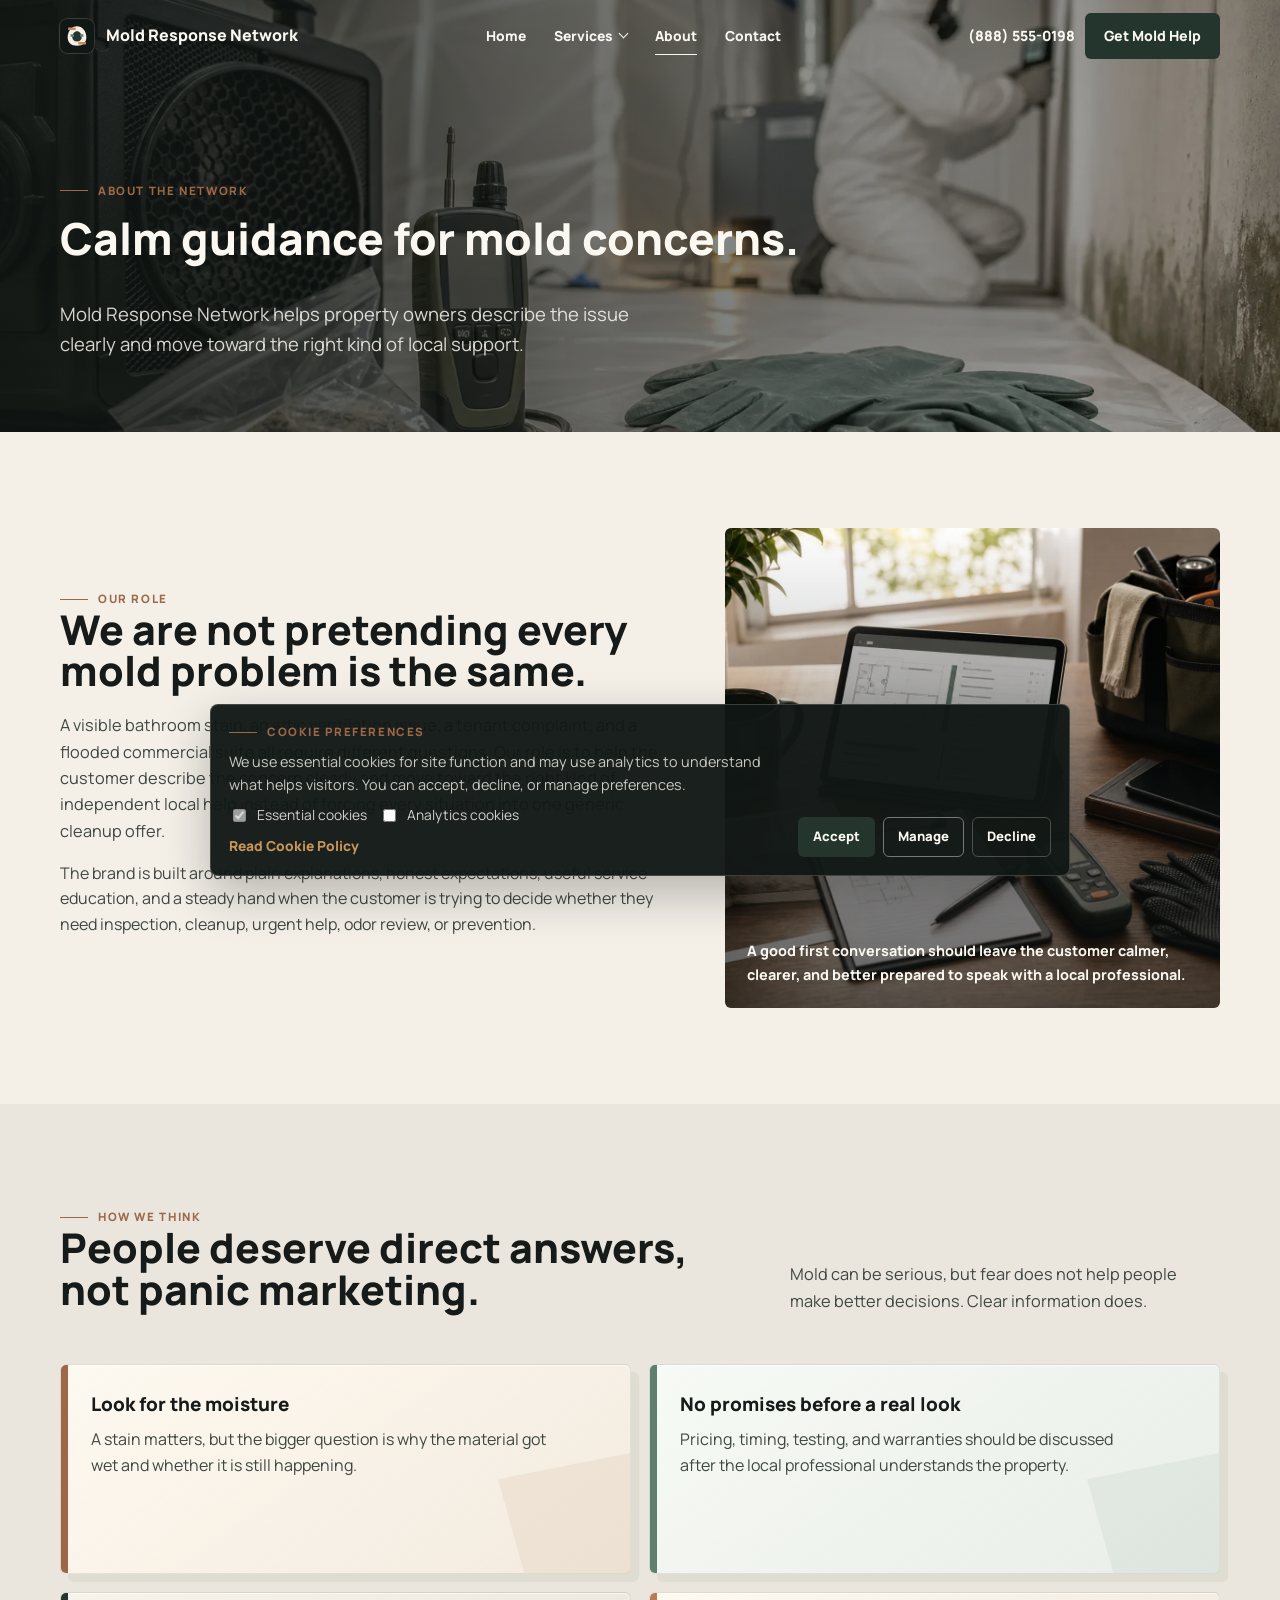
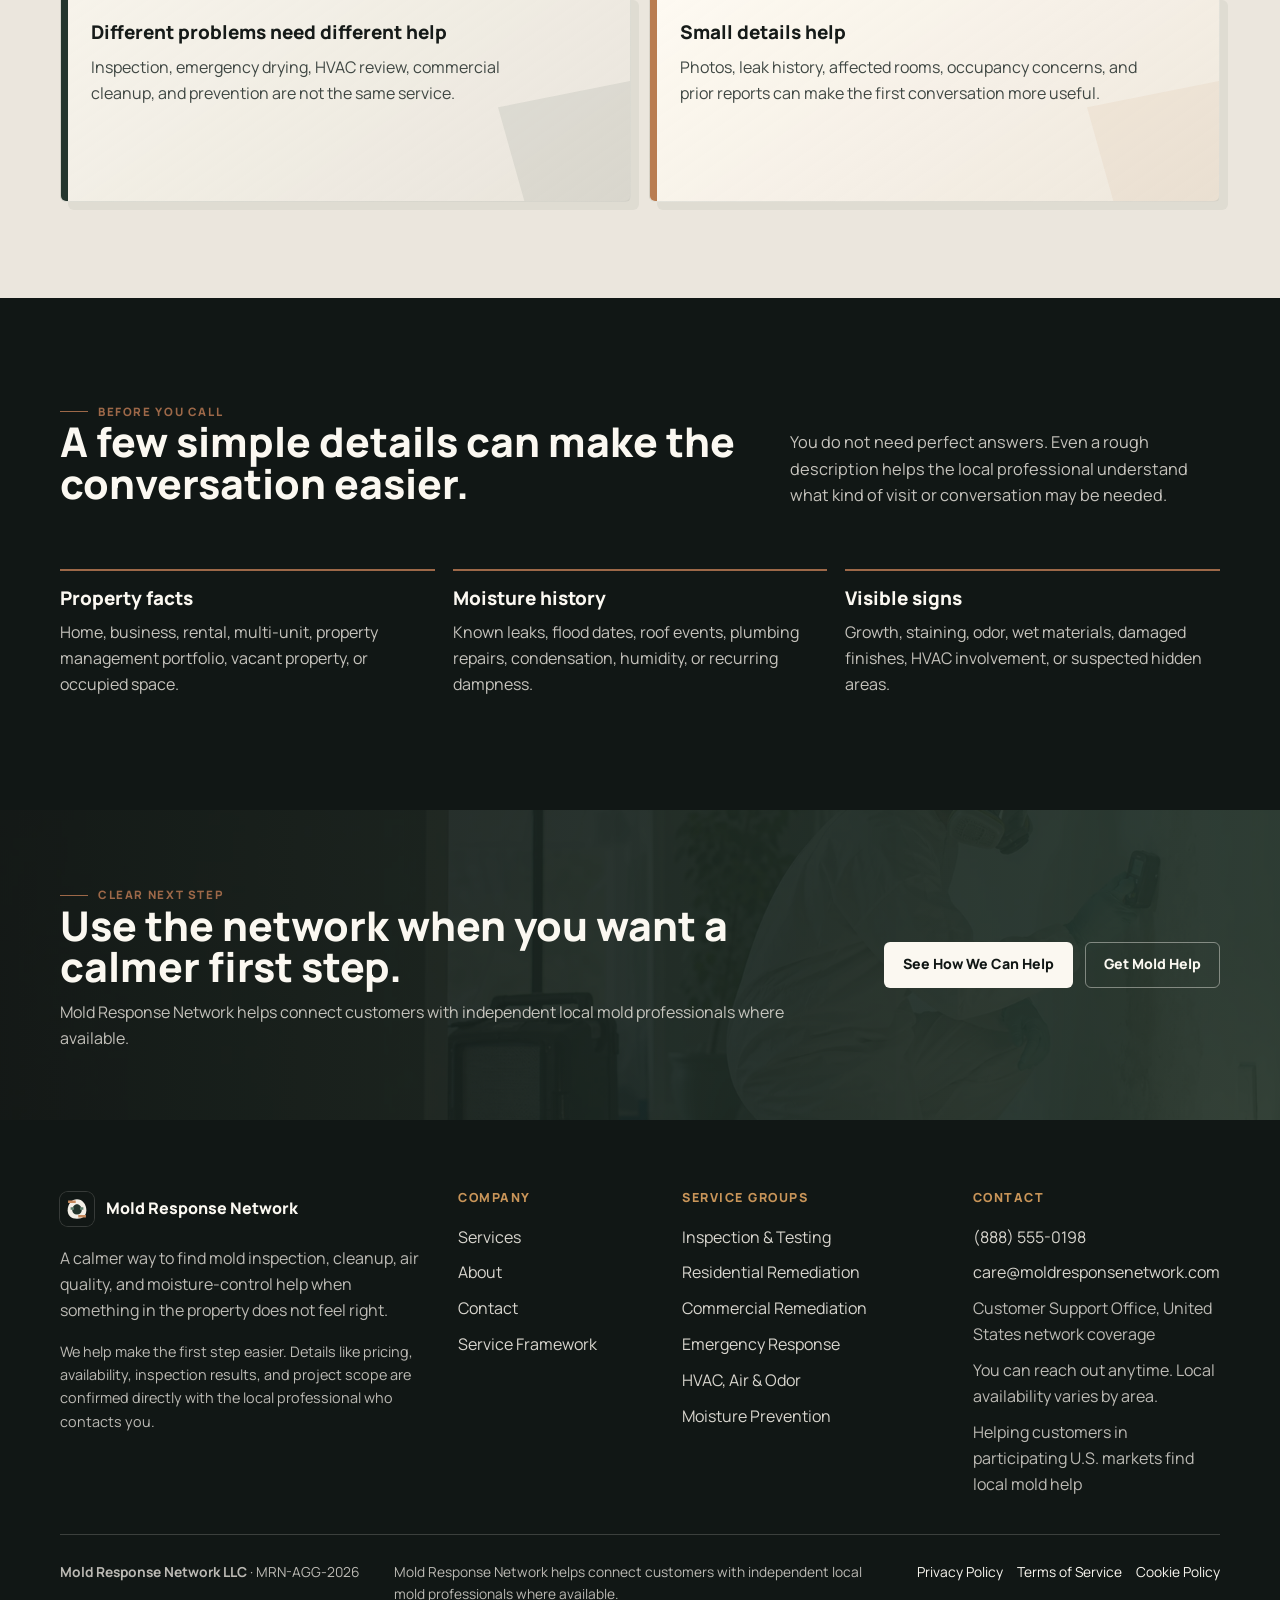
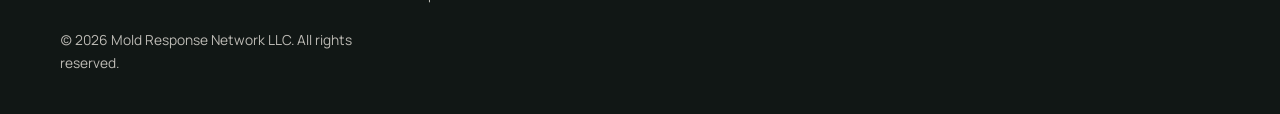
==== about.html @ 4f6cbdd7 "done" ====
<!doctype html>
<html lang="en">
  <head>
    <meta charset="utf-8">
    <meta name="viewport" content="width=device-width, initial-scale=1">
    <link rel="icon" href="img/common/favicon.svg" type="image/svg+xml">
    <meta name="description" content="About the people-first approach to helping customers find local mold inspection, cleanup, odor, emergency, and prevention support.">
    <title>About</title>
    <link rel="stylesheet" href="css/base.css">
    <link rel="stylesheet" href="css/bundle.css">
    <link rel="stylesheet" href="css/pages/about.css">
    <script src="js/site-config.js" defer></script>
    <script src="js/main.js" defer></script>
  </head>
  <body class="about-page" data-page-title="About">
    <a class="skip-link" href="#main">Skip to content</a>
    <div data-site-header data-current="about"></div>

    <main id="main">
      <section class="hero compact">
        <div class="hero-content">
          <span class="eyebrow">About the network</span>
          <h1>Calm guidance for mold concerns.</h1>
          <p>
            <span data-company-name></span> helps property owners describe the issue clearly and move toward the right kind of local support.
          </p>
        </div>
      </section>

      <section class="section">
        <div class="container split">
          <div data-reveal>
            <span class="eyebrow">Our role</span>
            <h2>We are not pretending every mold problem is the same.</h2>
            <p class="section-copy">
              A visible bathroom stain, an attic ventilation issue, a tenant complaint, and a flooded commercial suite all require
              different questions. Our role is to help the customer describe the concern clearly and move toward the right kind
              of independent local help instead of forcing every situation into one generic cleanup offer.
            </p>
            <p>
              The brand is built around plain explanations, honest expectations, useful service education, and a steady hand when
              the customer is trying to decide whether they need inspection, cleanup, urgent help, odor review, or prevention.
            </p>
          </div>
          <div
            class="visual-panel about-role-visual"
            data-reveal
            data-caption="A good first conversation should leave the customer calmer, clearer, and better prepared to speak with a local professional."
          ></div>
        </div>
      </section>

      <section class="section mist thinking-section">
        <div class="container">
          <div class="section-lead" data-reveal>
            <div>
              <span class="eyebrow">How we think</span>
              <h2>People deserve direct answers, not panic marketing.</h2>
            </div>
            <p class="section-copy">
              Mold can be serious, but fear does not help people make better decisions. Clear information does.
            </p>
          </div>
          <div class="principle-grid" data-reveal>
            <article class="principle">
              <h3>Look for the moisture</h3>
              <p>A stain matters, but the bigger question is why the material got wet and whether it is still happening.</p>
            </article>
            <article class="principle">
              <h3>No promises before a real look</h3>
              <p>Pricing, timing, testing, and warranties should be discussed after the local professional understands the property.</p>
            </article>
            <article class="principle">
              <h3>Different problems need different help</h3>
              <p>Inspection, emergency drying, HVAC review, commercial cleanup, and prevention are not the same service.</p>
            </article>
            <article class="principle">
              <h3>Small details help</h3>
              <p>Photos, leak history, affected rooms, occupancy concerns, and prior reports can make the first conversation more useful.</p>
            </article>
          </div>
        </div>
      </section>

      <section class="section dark">
        <div class="container">
          <div class="section-lead" data-reveal>
            <div>
              <span class="eyebrow">Before you call</span>
              <h2>A few simple details can make the conversation easier.</h2>
            </div>
            <p class="section-copy">
              You do not need perfect answers. Even a rough description helps the local professional understand what kind of visit
              or conversation may be needed.
            </p>
          </div>
          <div class="standard-list" data-reveal>
            <article>
              <h3>Property facts</h3>
              <p>Home, business, rental, multi-unit, property management portfolio, vacant property, or occupied space.</p>
            </article>
            <article>
              <h3>Moisture history</h3>
              <p>Known leaks, flood dates, roof events, plumbing repairs, condensation, humidity, or recurring dampness.</p>
            </article>
            <article>
              <h3>Visible signs</h3>
              <p>Growth, staining, odor, wet materials, damaged finishes, HVAC involvement, or suspected hidden areas.</p>
            </article>
          </div>
        </div>
      </section>

      <section class="cta-band">
        <div class="cta-band-inner">
          <div>
            <span class="eyebrow">Clear next step</span>
            <h2>Use the network when you want a calmer first step.</h2>
            <p data-disclaimer-short></p>
          </div>
          <div class="cta-row">
            <a class="btn btn-light" href="services.html" data-cta-secondary></a>
            <a class="btn btn-outline-light" href="contact.html" data-cta-primary></a>
          </div>
        </div>
      </section>
    </main>

    <div data-site-footer></div>
  </body>
</html>
---- css/base.css ----
:root {
  color-scheme: light;
  --ink: #161b19;
  --ink-soft: #3f4743;
  --ink-muted: #707872;
  --paper: #f4f0e8;
  --paper-warm: #e8e1d5;
  --surface: #fbf8f1;
  --mist: #dce4df;
  --sage: #687b6c;
  --forest: #24352d;
  --copper: #9d6848;
  --amber: #c99559;
  --charcoal: #111715;
  --line: rgba(22, 27, 25, 0.13);
  --line-light: rgba(251, 248, 241, 0.18);
  --shadow: 0 18px 48px rgba(17, 23, 21, 0.16);
  --shadow-soft: 0 12px 28px rgba(17, 23, 21, 0.08);
  --radius: 6px;
  --container: min(1160px, calc(100vw - 48px));
  --header-height: 72px;
  --font-display: "Manrope", "Segoe UI", Arial, sans-serif;
  --font-body: "Manrope", "Segoe UI", Arial, sans-serif;
}

*,
*::before,
*::after {
  box-sizing: border-box;
}

html {
  scroll-behavior: smooth;
}

body {
  margin: 0;
  background:
    linear-gradient(180deg, rgba(255, 255, 255, 0.38), rgba(255, 255, 255, 0) 440px),
    var(--paper);
  color: var(--ink);
  font-family: var(--font-body);
  line-height: 1.62;
  text-rendering: optimizeLegibility;
  -webkit-font-smoothing: antialiased;
}

body.menu-open {
  overflow: hidden;
}

img,
svg {
  max-width: 100%;
}

a {
  color: inherit;
  text-decoration: none;
}

button,
input,
textarea,
select {
  font: inherit;
}

button {
  cursor: pointer;
}

main {
  overflow: hidden;
}

::selection {
  background: rgba(184, 111, 69, 0.24);
}

.skip-link {
  position: fixed;
  left: 18px;
  top: 18px;
  z-index: 1000;
  transform: translateY(-140%);
  background: var(--charcoal);
  color: var(--surface);
  padding: 10px 14px;
  border-radius: var(--radius);
  transition: transform 180ms ease;
}

.skip-link:focus {
  transform: translateY(0);
}

.container {
  width: var(--container);
  margin-inline: auto;
}

.section {
  padding: 96px 0;
  position: relative;
}

.section.tight {
  padding: 74px 0;
}

.section.dark {
  background: var(--charcoal);
  color: var(--surface);
}

.section.mist {
  background: #ebe6dd;
}

.eyebrow {
  display: inline-flex;
  align-items: center;
  gap: 10px;
  color: var(--copper);
  font-size: 0.72rem;
  font-weight: 850;
  letter-spacing: 0.14em;
  text-transform: uppercase;
}

.eyebrow::before {
  content: "";
  width: 28px;
  height: 1px;
  background: currentColor;
}

h1,
h2,
h3,
h4,
p {
  margin-top: 0;
}

h1,
h2,
h3 {
  font-family: var(--font-display);
  line-height: 1.02;
  font-weight: 800;
  letter-spacing: 0;
}

h1 {
  font-size: clamp(2.55rem, 5.15vw, 4.8rem);
  max-width: 880px;
  margin-bottom: 22px;
}

h2 {
  font-size: clamp(1.9rem, 3.2vw, 3.2rem);
  margin-bottom: 20px;
}

h3 {
  font-size: clamp(1.18rem, 1.45vw, 1.55rem);
  margin-bottom: 12px;
}

p {
  color: var(--ink-soft);
}

.dark p,
.dark .section-copy,
.dark .microcopy {
  color: rgba(255, 250, 242, 0.76);
}

.section-lead {
  display: grid;
  grid-template-columns: minmax(0, 0.92fr) minmax(280px, 0.58fr);
  align-items: end;
  gap: 48px;
  margin-bottom: 44px;
}

.section-copy {
  font-size: 1.02rem;
  color: var(--ink-soft);
}

.microcopy {
  color: var(--ink-muted);
  font-size: 0.92rem;
}

.btn {
  display: inline-flex;
  align-items: center;
  justify-content: center;
  min-height: 46px;
  padding: 12px 18px;
  border: 1px solid transparent;
  border-radius: var(--radius);
  font-size: 0.88rem;
  font-weight: 800;
  line-height: 1.2;
  letter-spacing: 0;
  white-space: nowrap;
  transition: background 180ms ease, border-color 180ms ease, color 180ms ease, transform 180ms ease, box-shadow 180ms ease;
}

.btn:hover {
  transform: translateY(-1px);
}

.btn-primary {
  background: var(--forest);
  color: var(--surface);
  box-shadow: none;
}

.btn-primary:hover {
  background: #17231e;
  box-shadow: 0 10px 24px rgba(17, 23, 21, 0.16);
}

.btn-secondary {
  border-color: rgba(18, 24, 24, 0.2);
  color: var(--ink);
  background: transparent;
}

.btn-secondary:hover {
  border-color: rgba(18, 24, 24, 0.38);
  background: var(--surface);
}

.btn-light {
  background: var(--surface);
  color: var(--charcoal);
}

.btn-light:hover {
  background: #ffffff;
  box-shadow: 0 12px 28px rgba(17, 23, 21, 0.18);
}

.btn-outline-light {
  border-color: rgba(251, 248, 241, 0.42);
  color: var(--surface);
  background: transparent;
}

.btn-outline-light:hover {
  border-color: rgba(251, 248, 241, 0.78);
  background: rgba(251, 248, 241, 0.08);
}

.cta-row {
  display: flex;
  flex-wrap: wrap;
  gap: 12px;
  align-items: center;
}

.panel {
  border: 1px solid var(--line);
  border-radius: var(--radius);
  background: var(--surface);
  box-shadow: none;
}

[data-reveal] {
  opacity: 0;
  transform: translateY(24px);
  transition: opacity 700ms ease, transform 700ms ease;
}

[data-reveal].is-visible {
  opacity: 1;
  transform: translateY(0);
}

.site-header {
  position: fixed;
  inset: 0 0 auto;
  z-index: 200;
  height: var(--header-height);
  color: var(--surface);
  transition: background 240ms ease, color 240ms ease, box-shadow 240ms ease, backdrop-filter 240ms ease;
}

.site-header.is-scrolled,
.site-header.header-solid {
  background: rgba(244, 240, 232, 0.94);
  color: var(--ink);
  backdrop-filter: blur(14px);
  box-shadow: 0 1px 0 var(--line);
}

.header-shell {
  width: var(--container);
  height: 100%;
  margin-inline: auto;
  display: flex;
  align-items: center;
  justify-content: space-between;
  gap: 24px;
}

.brand {
  display: inline-flex;
  align-items: center;
  gap: 12px;
  font-weight: 850;
  letter-spacing: 0;
  min-width: max-content;
  transition: opacity 180ms ease;
}

.brand:hover {
  opacity: 0.82;
}

.brand-mark {
  width: 34px;
  height: 34px;
  display: inline-block;
  flex: 0 0 auto;
  border-radius: 8px;
  background: url("../img/common/logo-mark.svg") center / contain no-repeat;
  box-shadow: 0 0 0 1px rgba(251, 248, 241, 0.16);
}

.desktop-nav {
  display: flex;
  align-items: center;
  gap: 28px;
  font-size: 0.86rem;
  font-weight: 800;
}

.desktop-nav a {
  position: relative;
}

.desktop-nav > a::after,
.nav-dropdown-trigger::after {
  content: "";
  position: absolute;
  left: 0;
  right: 0;
  bottom: -8px;
  height: 1px;
  background: currentColor;
  transform: scaleX(0);
  transform-origin: left;
  transition: transform 180ms ease;
}

.desktop-nav > a:hover::after,
.desktop-nav > a[aria-current="page"]::after,
.nav-dropdown:hover .nav-dropdown-trigger::after,
.nav-dropdown:focus-within .nav-dropdown-trigger::after,
.nav-dropdown-trigger[aria-current="page"]::after {
  transform: scaleX(1);
}

.nav-dropdown {
  position: relative;
  display: flex;
  align-items: center;
  padding-block: 12px;
  margin-block: -12px;
}

.nav-dropdown::before {
  content: "";
  position: absolute;
  left: -16px;
  right: -16px;
  top: 100%;
  height: 20px;
}

.nav-dropdown-trigger {
  display: inline-flex;
  align-items: center;
  gap: 7px;
}

.nav-dropdown-trigger span {
  width: 7px;
  height: 7px;
  border-right: 1.5px solid currentColor;
  border-bottom: 1.5px solid currentColor;
  transform: translateY(-2px) rotate(45deg);
  transition: transform 180ms ease;
}

.nav-dropdown:hover .nav-dropdown-trigger span,
.nav-dropdown:focus-within .nav-dropdown-trigger span {
  transform: translateY(1px) rotate(225deg);
}

.nav-dropdown-panel {
  position: absolute;
  top: calc(100% + 12px);
  left: 50%;
  width: 330px;
  padding: 10px;
  border: 1px solid rgba(251, 248, 241, 0.2);
  border-radius: 6px;
  background: rgba(17, 23, 21, 0.94);
  color: var(--surface);
  box-shadow: 0 22px 44px rgba(17, 23, 21, 0.28);
  opacity: 0;
  pointer-events: none;
  transform: translate(-50%, 8px);
  transition: opacity 180ms ease, transform 180ms ease;
}

.nav-dropdown:hover .nav-dropdown-panel,
.nav-dropdown:focus-within .nav-dropdown-panel {
  opacity: 1;
  pointer-events: auto;
  transform: translate(-50%, 0);
}

.nav-dropdown-panel::before {
  content: "";
  position: absolute;
  left: 50%;
  top: -7px;
  width: 14px;
  height: 14px;
  border-left: 1px solid rgba(251, 248, 241, 0.2);
  border-top: 1px solid rgba(251, 248, 241, 0.2);
  background: inherit;
  transform: translateX(-50%) rotate(45deg);
}

.nav-dropdown-panel a {
  display: flex;
  align-items: center;
  justify-content: space-between;
  min-height: 42px;
  padding: 11px 12px;
  border-radius: 5px;
  color: rgba(251, 248, 241, 0.82);
  font-size: 0.82rem;
  line-height: 1.2;
  transition: background 160ms ease, color 160ms ease, transform 160ms ease;
}

.nav-dropdown-panel a::after {
  content: "";
  position: static;
  width: 18px;
  height: 1px;
  flex: 0 0 auto;
  margin-left: 12px;
  background: currentColor;
  opacity: 0;
  transform: translateX(-8px);
  transition: opacity 160ms ease, transform 160ms ease;
}

.nav-dropdown-panel a:hover,
.nav-dropdown-panel a:focus-visible {
  background: rgba(251, 248, 241, 0.1);
  color: var(--surface);
  transform: translateX(2px);
}

.nav-dropdown-panel a:hover::after,
.nav-dropdown-panel a:focus-visible::after {
  opacity: 1;
  transform: translateX(0);
}

.nav-dropdown-panel .dropdown-overview {
  margin-bottom: 6px;
  border: 1px solid rgba(201, 139, 94, 0.36);
  color: var(--surface);
  font-weight: 900;
}

.header-actions {
  display: flex;
  align-items: center;
  gap: 10px;
}

.phone-link {
  font-weight: 850;
  font-size: 0.88rem;
}

.menu-toggle,
.menu-close {
  display: none;
  border: 1px solid currentColor;
  color: inherit;
  background: transparent;
  width: 44px;
  height: 44px;
  border-radius: 50%;
  align-items: center;
  justify-content: center;
}

.menu-toggle span,
.menu-toggle span::before,
.menu-toggle span::after {
  display: block;
  width: 18px;
  height: 2px;
  background: currentColor;
  position: relative;
}

.menu-toggle span::before,
.menu-toggle span::after {
  content: "";
  position: absolute;
  left: 0;
}

.menu-toggle span::before {
  top: -6px;
}

.menu-toggle span::after {
  top: 6px;
}

.mobile-menu {
  position: fixed;
  inset: 0;
  z-index: 300;
  color: var(--surface);
  background:
    linear-gradient(135deg, rgba(17, 23, 21, 0.97), rgba(36, 53, 45, 0.95)),
    url("../img/common/mold-remediation-hero.webp");
  background-size: cover;
  background-position: center;
  overflow-y: auto;
  opacity: 0;
  pointer-events: none;
  transition: opacity 260ms ease;
}

.mobile-menu.is-open {
  opacity: 1;
  pointer-events: auto;
}

.mobile-menu-inner {
  width: var(--container);
  min-height: 100%;
  margin-inline: auto;
  padding: 26px 0 44px;
  display: grid;
  grid-template-rows: auto 1fr auto;
  gap: 44px;
}

.mobile-menu-top {
  display: flex;
  align-items: center;
  justify-content: space-between;
}

.menu-close {
  display: inline-flex;
}

.menu-close span,
.menu-close span::before,
.menu-close span::after {
  display: block;
  width: 18px;
  height: 2px;
  background: currentColor;
  position: relative;
}

.menu-close span {
  background: transparent;
}

.menu-close span::before,
.menu-close span::after {
  content: "";
  position: absolute;
  left: 0;
}

.menu-close span::before {
  transform: rotate(45deg);
}

.menu-close span::after {
  transform: rotate(-45deg);
}

.mobile-links {
  display: grid;
  gap: 18px;
  align-content: center;
}

.mobile-links > a {
  font-family: var(--font-display);
  font-size: clamp(2rem, 10vw, 4.45rem);
  line-height: 1.05;
  opacity: 0;
  transform: translateY(16px);
}

.mobile-menu.is-open .mobile-links > a {
  animation: menuItem 520ms ease forwards;
}

.mobile-service-links {
  display: grid;
  gap: 8px;
  max-width: 620px;
  padding: 2px 0 8px 22px;
  border-left: 1px solid rgba(251, 248, 241, 0.22);
  opacity: 0;
  transform: translateY(16px);
}

.mobile-service-links a {
  font-family: var(--font-body);
  font-size: clamp(0.96rem, 4vw, 1.18rem);
  line-height: 1.2;
  color: rgba(251, 248, 241, 0.76);
  opacity: 1;
  transform: none;
}

.mobile-menu.is-open .mobile-service-links {
  animation: menuItem 520ms ease 110ms forwards;
}

.mobile-menu.is-open .mobile-links > a:nth-child(2) {
  animation-delay: 60ms;
}

.mobile-menu.is-open .mobile-links > a:nth-child(3) {
  animation-delay: 120ms;
}

.mobile-menu.is-open .mobile-links > a:nth-child(4) {
  animation-delay: 180ms;
}

.mobile-menu.is-open .mobile-links > a:nth-child(5) {
  animation-delay: 240ms;
}

@keyframes menuItem {
  to {
    opacity: 1;
    transform: translateY(0);
  }
}

.mobile-menu-footer {
  display: grid;
  grid-template-columns: 1fr auto;
  gap: 18px;
  align-items: end;
  border-top: 1px solid var(--line-light);
  padding-top: 22px;
}

.site-footer {
  background: var(--charcoal);
  color: var(--surface);
  padding: 72px 0 40px;
}

.footer-shell {
  width: var(--container);
  margin-inline: auto;
  display: grid;
  grid-template-columns: 1.35fr 0.7fr 0.95fr 0.9fr;
  gap: 36px;
}

.footer-logo {
  display: inline-flex;
  align-items: center;
  gap: 12px;
  font-weight: 900;
  margin-bottom: 20px;
}

.footer-brand p,
.footer-column span,
.footer-legal p {
  color: rgba(255, 250, 242, 0.72);
}

.footer-note {
  font-size: 0.9rem;
}

.footer-column {
  display: grid;
  align-content: start;
  gap: 10px;
}

.footer-column h2 {
  font-family: var(--font-body);
  font-size: 0.78rem;
  text-transform: uppercase;
  letter-spacing: 0.12em;
  color: var(--amber);
  margin: 0 0 10px;
}

.footer-column a {
  color: rgba(255, 250, 242, 0.84);
}

.footer-column a:hover,
.footer-legal a:hover {
  color: var(--amber);
}

.footer-legal {
  grid-column: 1 / -1;
  border-top: 1px solid var(--line-light);
  padding-top: 26px;
  display: grid;
  grid-template-columns: 0.9fr 1.45fr auto;
  gap: 24px;
  align-items: start;
  font-size: 0.86rem;
}

.footer-legal nav {
  display: flex;
  flex-wrap: wrap;
  gap: 14px;
  justify-content: flex-end;
}

.footer-legal p {
  margin: 0;
}

.cookie-banner {
  position: fixed;
  left: 24px;
  right: 24px;
  bottom: 24px;
  z-index: 260;
  width: min(860px, calc(100vw - 48px));
  margin-inline: auto;
  display: grid;
  grid-template-columns: minmax(0, 1fr) auto;
  gap: 20px;
  align-items: end;
  padding: 18px;
  border: 1px solid rgba(251, 248, 241, 0.18);
  border-radius: 8px;
  background: rgba(17, 23, 21, 0.96);
  color: var(--surface);
  box-shadow: 0 18px 48px rgba(17, 23, 21, 0.28);
  transition: opacity 220ms ease, transform 220ms ease;
}

.cookie-banner.is-hiding {
  opacity: 0;
  transform: translateY(12px);
}

.cookie-banner-copy {
  display: grid;
  gap: 8px;
}

.cookie-banner p {
  max-width: 620px;
  margin: 0;
  color: rgba(251, 248, 241, 0.78);
  font-size: 0.9rem;
}

.cookie-banner a {
  width: max-content;
  color: var(--amber);
  font-size: 0.86rem;
  font-weight: 850;
}

.cookie-options {
  display: flex;
  flex-wrap: wrap;
  gap: 12px;
  color: rgba(251, 248, 241, 0.82);
  font-size: 0.86rem;
}

.cookie-options label {
  display: inline-flex;
  align-items: center;
  gap: 8px;
}

.cookie-banner-actions {
  display: flex;
  gap: 8px;
}

.cookie-banner .btn {
  min-height: 40px;
  padding: 10px 14px;
  font-size: 0.82rem;
}

.btn-ghost {
  background: transparent;
  color: var(--surface);
  border-color: rgba(251, 248, 241, 0.24);
}

.btn-ghost:hover {
  border-color: rgba(251, 248, 241, 0.5);
  background: rgba(251, 248, 241, 0.06);
}

@media (max-width: 980px) {
  :root {
    --header-height: 68px;
    --container: min(100vw - 32px, 1160px);
  }

  .section {
    padding: 72px 0;
  }

  .section-lead,
  .footer-shell,
  .footer-legal {
    grid-template-columns: 1fr;
  }

  .desktop-nav,
  .header-actions .phone-link,
  .header-actions .btn {
    display: none;
  }

  .menu-toggle {
    display: inline-flex;
  }

  .mobile-menu-footer {
    grid-template-columns: 1fr;
  }

  .footer-legal nav {
    justify-content: flex-start;
  }

  .cookie-banner {
    grid-template-columns: 1fr;
    align-items: stretch;
  }

  .cookie-banner-actions {
    justify-content: stretch;
  }

  .cookie-banner-actions .btn {
    flex: 1;
  }
}

@media (max-width: 640px) {
  .section {
    padding: 60px 0;
  }

  .cta-row {
    align-items: stretch;
  }

  .btn {
    width: 100%;
    white-space: normal;
  }

  .brand {
    font-size: 0.92rem;
  }

  .cookie-banner {
    left: 12px;
    right: 12px;
    bottom: 12px;
    width: auto;
    padding: 14px;
    gap: 14px;
  }

  .cookie-banner-actions {
    display: grid;
    grid-template-columns: 1fr;
  }
}
---- css/bundle.css ----
@import url("https://fonts.googleapis.com/css2?family=Manrope:wght@400;500;600;700;800&display=swap");

.hero {
  min-height: 84vh;
  padding: calc(var(--header-height) + 70px) 0 54px;
  color: var(--surface);
  display: grid;
  align-items: end;
  position: relative;
  isolation: isolate;
}

.hero::before {
  content: "";
  position: absolute;
  inset: 0;
  z-index: -2;
  background:
    linear-gradient(90deg, rgba(17, 23, 21, 0.86), rgba(17, 23, 21, 0.58) 48%, rgba(17, 23, 21, 0.25)),
    var(--hero-image, url("../img/common/mold-remediation-hero.webp"));
  background-size: cover;
  background-position: center;
}

.hero::after {
  content: "";
  position: absolute;
  inset: 0;
  z-index: -1;
  pointer-events: none;
  background-image: linear-gradient(180deg, transparent 56%, rgba(17, 23, 21, 0.5));
  background-size: auto;
  mask-image: linear-gradient(to bottom, black, transparent 86%);
}

.hero.compact {
  min-height: 58vh;
}

.hero-content {
  width: var(--container);
  margin-inline: auto;
  display: grid;
  gap: 24px;
}

.hero p {
  max-width: 660px;
  color: rgba(251, 248, 241, 0.84);
  font-size: clamp(1rem, 1.45vw, 1.18rem);
}

.hero-meta {
  display: flex;
  flex-wrap: wrap;
  gap: 12px;
  align-items: center;
}

.meta-pill {
  border: 1px solid rgba(255, 250, 242, 0.24);
  background: rgba(17, 23, 21, 0.3);
  backdrop-filter: blur(10px);
  border-radius: var(--radius);
  padding: 9px 13px;
  color: rgba(255, 250, 242, 0.86);
  font-size: 0.86rem;
  font-weight: 750;
}

.trust-strip {
  margin-top: -1px;
  background: var(--charcoal);
  color: var(--surface);
  border-top: 1px solid var(--line-light);
  border-bottom: 1px solid var(--line-light);
}

.trust-grid {
  width: var(--container);
  margin-inline: auto;
  display: grid;
  grid-template-columns: repeat(4, 1fr);
}

.trust-item {
  padding: 22px 20px;
  border-left: 1px solid var(--line-light);
}

.trust-item:last-child {
  border-right: 1px solid var(--line-light);
}

.trust-item strong {
  display: block;
  font-size: 0.86rem;
  text-transform: uppercase;
  letter-spacing: 0.1em;
  color: var(--amber);
  margin-bottom: 6px;
}

.trust-item span {
  color: rgba(255, 250, 242, 0.72);
  font-size: 0.93rem;
}

.split {
  display: grid;
  grid-template-columns: minmax(0, 0.94fr) minmax(320px, 0.76fr);
  gap: 52px;
  align-items: center;
}

.visual-panel {
  min-height: 480px;
  border-radius: var(--radius);
  overflow: hidden;
  box-shadow: none;
  position: relative;
  background:
    linear-gradient(180deg, rgba(16, 21, 21, 0), rgba(16, 21, 21, 0.62)),
    var(--panel-image, linear-gradient(135deg, var(--forest), var(--sage)));
  background-size: cover;
  background-position: center;
}

.visual-panel::after {
  content: attr(data-caption);
  position: absolute;
  left: 22px;
  right: 22px;
  bottom: 22px;
  color: var(--surface);
  font-weight: 750;
  font-size: 0.9rem;
}

.feature-grid {
  display: grid;
  grid-template-columns: repeat(3, 1fr);
  gap: 18px;
}

.quality-section {
  background:
    linear-gradient(180deg, rgba(244, 240, 232, 0), rgba(232, 225, 213, 0.54));
}

.quality-layout {
  display: grid;
  grid-template-columns: minmax(360px, 0.92fr) minmax(420px, 0.78fr);
  gap: 52px;
  align-items: center;
}

.quality-visual {
  min-height: 540px;
  background-image: url("../img/home/mold.webp");
  background-size: cover;
  background-position: center right;
  background-repeat: no-repeat;
  box-shadow:
    14px 14px 0 rgba(36, 53, 45, 0.12),
    inset 0 1px 0 rgba(255, 255, 255, 0.08);
}

.quality-visual::before {
  content: "";
  position: absolute;
  inset: 18px;
  border: 1px solid rgba(251, 248, 241, 0.16);
  pointer-events: none;
}

.quality-visual::after {
  left: 0;
  right: 0;
  bottom: 0;
  padding: 110px 22px 22px;
  background: linear-gradient(180deg, rgba(17, 23, 21, 0), rgba(17, 23, 21, 0.76));
  text-shadow: 0 1px 12px rgba(0, 0, 0, 0.5);
}

.quality-content h2 {
  max-width: 640px;
  font-size: clamp(1.85rem, 2.65vw, 2.75rem);
  line-height: 1.08;
}

.quality-list {
  grid-template-columns: 1fr;
  gap: 12px;
  margin-top: 28px;
}

.quality-list .feature-card {
  display: grid;
  grid-template-columns: 44px 1fr;
  align-items: start;
  gap: 18px;
  padding: 20px;
  min-height: auto;
  box-shadow:
    7px 7px 0 rgba(36, 53, 45, 0.08),
    inset 0 1px 0 rgba(255, 255, 255, 0.56);
  transition: transform 180ms ease, border-color 180ms ease, box-shadow 180ms ease;
}

.quality-list .feature-card:hover {
  transform: translate(-2px, -2px);
  border-color: rgba(157, 104, 72, 0.34);
  box-shadow:
    10px 10px 0 rgba(36, 53, 45, 0.12),
    inset 0 1px 0 rgba(255, 255, 255, 0.64);
}

.quality-list .feature-card .index {
  margin-bottom: 0;
}

.quality-list .feature-card h3 {
  margin-bottom: 6px;
}

.quality-list .feature-card p {
  margin-bottom: 0;
}

.feature-card,
.service-card,
.process-step,
.faq-item,
.contact-card,
.legal-card {
  border: 1px solid var(--line);
  background: var(--surface);
  border-radius: var(--radius);
}

.feature-card,
.service-card,
.process-step,
.contact-card,
.legal-card {
  padding: 24px;
}

.feature-card .index,
.process-step .index {
  display: inline-grid;
  place-items: center;
  width: 38px;
  height: 38px;
  background: var(--forest);
  color: var(--surface);
  border-radius: var(--radius);
  font-size: 0.78rem;
  font-weight: 900;
  margin-bottom: 22px;
  box-shadow: inset 0 0 0 1px rgba(255, 255, 255, 0.1);
}

.service-grid {
  display: grid;
  grid-template-columns: repeat(2, 1fr);
  gap: 18px;
}

.service-card {
  min-height: 250px;
  display: grid;
  align-content: space-between;
  transition: transform 200ms ease, box-shadow 200ms ease, border-color 200ms ease;
}

.service-card:hover {
  transform: none;
  box-shadow: none;
  border-color: rgba(95, 127, 110, 0.45);
}

.service-card .tag {
  color: var(--copper);
  font-size: 0.75rem;
  font-weight: 900;
  letter-spacing: 0.1em;
  text-transform: uppercase;
}

.service-card a {
  font-weight: 900;
  color: var(--forest);
}

.dense-list {
  display: grid;
  gap: 10px;
  margin: 26px 0;
  padding: 0;
  list-style: none;
}

.dense-list li {
  position: relative;
  padding-left: 26px;
  color: var(--ink-soft);
}

.dense-list li::before {
  content: "";
  position: absolute;
  left: 0;
  top: 0.68em;
  width: 10px;
  height: 10px;
  border-radius: 1px;
  border: 2px solid var(--copper);
}

.dark .dense-list li {
  color: rgba(255, 250, 242, 0.76);
}

.process-grid {
  display: grid;
  grid-template-columns: repeat(4, 1fr);
  gap: 14px;
  counter-reset: process;
}

.process-section {
  isolation: isolate;
  overflow: hidden;
}

.process-section::before {
  content: "";
  position: absolute;
  inset: 0;
  z-index: -2;
  background:
    linear-gradient(90deg, rgba(17, 23, 21, 0.96), rgba(17, 23, 21, 0.88)),
    url("../img/services/mold-remediation-equipment.webp");
  background-size: cover;
  background-position: center;
}

.process-section::after {
  content: "";
  position: absolute;
  inset: 0;
  z-index: -1;
  pointer-events: none;
  background-image:
    linear-gradient(rgba(251, 248, 241, 0.035) 1px, transparent 1px),
    linear-gradient(90deg, rgba(251, 248, 241, 0.028) 1px, transparent 1px);
  background-size: 72px 72px;
  mask-image: linear-gradient(90deg, black, transparent 82%);
}

.process-section .process-grid {
  position: relative;
  padding-top: 34px;
}

.process-section .process-grid::before {
  content: "";
  position: absolute;
  left: 26px;
  right: 26px;
  top: 16px;
  height: 1px;
  background: linear-gradient(90deg, rgba(201, 149, 89, 0), rgba(201, 149, 89, 0.7), rgba(201, 149, 89, 0));
}

.dark .process-step {
  min-height: 300px;
  position: relative;
  overflow: hidden;
  display: grid;
  align-content: space-between;
  background:
    linear-gradient(160deg, rgba(251, 248, 241, 0.09), rgba(251, 248, 241, 0.018) 58%),
    rgba(17, 23, 21, 0.78);
  border-color: rgba(251, 248, 241, 0.16);
  box-shadow:
    10px 10px 0 rgba(0, 0, 0, 0.28),
    inset 0 1px 0 rgba(255, 255, 255, 0.08);
  color: var(--surface);
  transition: transform 180ms ease, border-color 180ms ease, background 180ms ease;
}

.dark .process-step::before {
  content: "";
  position: absolute;
  right: -24px;
  bottom: -28px;
  width: 190px;
  height: 190px;
  opacity: 0.11;
  background: var(--surface);
  mask: var(--process-print) center / contain no-repeat;
  -webkit-mask: var(--process-print) center / contain no-repeat;
  transition: opacity 180ms ease, transform 180ms ease;
}

.dark .process-step::after {
  position: absolute;
  right: 18px;
  top: 14px;
  color: rgba(251, 248, 241, 0.055);
  font-size: 5.6rem;
  font-weight: 900;
  line-height: 0.85;
  letter-spacing: 0;
}

.dark .process-step:nth-child(1)::after {
  content: "01";
}

.dark .process-step:nth-child(2)::after {
  content: "02";
}

.dark .process-step:nth-child(3)::after {
  content: "03";
}

.dark .process-step:nth-child(4)::after {
  content: "04";
}

.dark .process-step:nth-child(1) {
  --process-print: url("data:image/svg+xml,%3Csvg viewBox='0 0 120 120' xmlns='http://www.w3.org/2000/svg'%3E%3Cg fill='none' stroke='black' stroke-width='6' stroke-linecap='square' stroke-linejoin='miter'%3E%3Cpath d='M26 28h68v48H26z'/%3E%3Cpath d='M42 91h36'/%3E%3Cpath d='M43 45h34M43 59h22'/%3E%3C/g%3E%3C/svg%3E");
}

.dark .process-step:nth-child(2) {
  --process-print: url("data:image/svg+xml,%3Csvg viewBox='0 0 120 120' xmlns='http://www.w3.org/2000/svg'%3E%3Cg fill='none' stroke='black' stroke-width='6' stroke-linecap='square' stroke-linejoin='miter'%3E%3Cpath d='M24 60h58'/%3E%3Cpath d='m68 38 22 22-22 22'/%3E%3Cpath d='M28 30h28M28 90h28'/%3E%3C/g%3E%3C/svg%3E");
}

.dark .process-step:nth-child(3) {
  --process-print: url("data:image/svg+xml,%3Csvg viewBox='0 0 120 120' xmlns='http://www.w3.org/2000/svg'%3E%3Cg fill='none' stroke='black' stroke-width='6' stroke-linecap='square' stroke-linejoin='miter'%3E%3Cpath d='M60 18 96 34v27c0 22-14 40-36 47-22-7-36-25-36-47V34z'/%3E%3Cpath d='m46 62 10 10 22-25'/%3E%3C/g%3E%3C/svg%3E");
}

.dark .process-step:nth-child(4) {
  --process-print: url("data:image/svg+xml,%3Csvg viewBox='0 0 120 120' xmlns='http://www.w3.org/2000/svg'%3E%3Cg fill='none' stroke='black' stroke-width='6' stroke-linecap='square' stroke-linejoin='miter'%3E%3Cpath d='M30 28h60v64H30z'/%3E%3Cpath d='M44 48h32M44 63h32M44 78h18'/%3E%3Cpath d='m70 80 8 8 16-20'/%3E%3C/g%3E%3C/svg%3E");
}

.dark .process-step:hover {
  transform: translate(-2px, -2px);
  border-color: rgba(201, 149, 89, 0.44);
  background:
    linear-gradient(160deg, rgba(201, 149, 89, 0.16), rgba(255, 255, 255, 0.028) 58%),
    rgba(17, 23, 21, 0.82);
}

.dark .process-step:hover::before {
  opacity: 0.17;
  transform: translate(-8px, -8px) scale(1.04);
}

.dark .process-step .index {
  display: none;
}

.dark .process-step h3 {
  color: var(--surface);
  margin-bottom: 10px;
  position: relative;
  z-index: 1;
}

.dark .process-step p {
  color: rgba(251, 248, 241, 0.78);
  margin-bottom: 0;
  position: relative;
  z-index: 1;
}

.faq-list {
  display: grid;
  gap: 12px;
}

.testimonials-section {
  position: relative;
  overflow: hidden;
}

.testimonials-section::before {
  content: "";
  position: absolute;
  right: 6vw;
  top: 72px;
  width: 260px;
  height: 260px;
  opacity: 0.045;
  background: var(--forest);
  mask: url("data:image/svg+xml,%3Csvg viewBox='0 0 120 120' xmlns='http://www.w3.org/2000/svg'%3E%3Cg fill='none' stroke='black' stroke-width='6' stroke-linecap='square' stroke-linejoin='miter'%3E%3Cpath d='M24 32h72v44H44L24 94V32Z'/%3E%3Cpath d='M42 49h36M42 63h24'/%3E%3C/g%3E%3C/svg%3E") center / contain no-repeat;
  -webkit-mask: url("data:image/svg+xml,%3Csvg viewBox='0 0 120 120' xmlns='http://www.w3.org/2000/svg'%3E%3Cg fill='none' stroke='black' stroke-width='6' stroke-linecap='square' stroke-linejoin='miter'%3E%3Cpath d='M24 32h72v44H44L24 94V32Z'/%3E%3Cpath d='M42 49h36M42 63h24'/%3E%3C/g%3E%3C/svg%3E") center / contain no-repeat;
}

.testimonial-slider {
  display: grid;
  gap: 18px;
}

.testimonial-slider-top {
  display: flex;
  justify-content: flex-end;
  align-items: center;
  gap: 12px;
}

.testimonial-viewport {
  overflow: hidden;
  padding: 0 10px 12px 0;
}

.testimonial-track {
  --slides-per-view: 3;
  --slide-gap: 16px;
  display: flex;
  gap: var(--slide-gap);
  transition: transform 360ms cubic-bezier(0.22, 0.61, 0.36, 1);
  will-change: transform;
}

.testimonial-track .testimonial-card {
  flex: 0 0 calc((100% - (var(--slide-gap) * (var(--slides-per-view) - 1))) / var(--slides-per-view));
}

.slider-btn {
  width: 42px;
  height: 42px;
  display: inline-grid;
  place-items: center;
  border: 1px solid var(--line);
  border-radius: var(--radius);
  background: var(--surface);
  color: var(--forest);
  box-shadow: 5px 5px 0 rgba(36, 53, 45, 0.08);
  transition: transform 180ms ease, border-color 180ms ease, background 180ms ease;
}

.slider-btn:hover {
  transform: translate(-1px, -1px);
  border-color: rgba(157, 104, 72, 0.4);
}

.slider-btn span {
  width: 13px;
  height: 13px;
  border-left: 2px solid currentColor;
  border-bottom: 2px solid currentColor;
  transform: rotate(45deg) translate(2px, -1px);
}

.slider-btn.next span {
  transform: rotate(225deg) translate(2px, -1px);
}

.slider-dots {
  display: flex;
  gap: 7px;
  align-items: center;
}

.slider-dot {
  width: 22px;
  height: 4px;
  border: 0;
  border-radius: 0;
  background: rgba(36, 53, 45, 0.22);
  padding: 0;
  transition: width 180ms ease, background 180ms ease;
}

.slider-dot.is-active {
  width: 36px;
  background: var(--copper);
}

.testimonial-card {
  min-height: 320px;
  display: grid;
  align-content: space-between;
  gap: 30px;
  padding: 26px;
  border: 1px solid var(--line);
  border-radius: var(--radius);
  background: var(--surface);
  box-shadow:
    8px 8px 0 rgba(36, 53, 45, 0.08),
    inset 0 1px 0 rgba(255, 255, 255, 0.6);
  position: relative;
  overflow: hidden;
}

.testimonial-card::before {
  content: "";
  position: absolute;
  right: -28px;
  bottom: -34px;
  width: 160px;
  height: 160px;
  opacity: 0.06;
  background: var(--forest);
  mask: url("data:image/svg+xml,%3Csvg viewBox='0 0 120 120' xmlns='http://www.w3.org/2000/svg'%3E%3Cg fill='none' stroke='black' stroke-width='6' stroke-linecap='square' stroke-linejoin='miter'%3E%3Cpath d='M28 24h64v54H50L28 96V24Z'/%3E%3Cpath d='M44 44h30M44 58h42'/%3E%3C/g%3E%3C/svg%3E") center / contain no-repeat;
  -webkit-mask: url("data:image/svg+xml,%3Csvg viewBox='0 0 120 120' xmlns='http://www.w3.org/2000/svg'%3E%3Cg fill='none' stroke='black' stroke-width='6' stroke-linecap='square' stroke-linejoin='miter'%3E%3Cpath d='M28 24h64v54H50L28 96V24Z'/%3E%3Cpath d='M44 44h30M44 58h42'/%3E%3C/g%3E%3C/svg%3E") center / contain no-repeat;
}

.testimonial-card > * {
  position: relative;
  z-index: 1;
}

.testimonial-top {
  display: flex;
  justify-content: space-between;
  align-items: start;
  gap: 18px;
}

.quote-mark {
  color: var(--copper);
  font-size: 3.4rem;
  font-weight: 900;
  line-height: 0.78;
}

.testimonial-type {
  color: var(--copper);
  font-size: 0.72rem;
  font-weight: 900;
  letter-spacing: 0.13em;
  text-transform: uppercase;
}

.testimonial-card p {
  font-size: 1rem;
  line-height: 1.62;
}

.testimonial-card footer {
  display: grid;
  gap: 4px;
  border-top: 1px solid var(--line);
  padding-top: 18px;
}

.testimonial-card footer strong {
  color: var(--ink);
}

.testimonial-card footer span {
  color: var(--ink-muted);
  font-size: 0.9rem;
}

.faq-item {
  overflow: hidden;
  transition: border-color 180ms ease, background 180ms ease, box-shadow 180ms ease;
}

.faq-item:hover,
.faq-item.is-open {
  border-color: rgba(157, 104, 72, 0.32);
  background: var(--surface);
  box-shadow: 6px 6px 0 rgba(36, 53, 45, 0.06);
}

.faq-item button {
  width: 100%;
  padding: 20px 22px;
  display: flex;
  justify-content: space-between;
  gap: 22px;
  color: var(--ink);
  background: transparent;
  border: 0;
  text-align: left;
  font-weight: 900;
}

.faq-item button::after {
  content: "+";
  font-size: 1.4rem;
  color: var(--copper);
  transition: transform 220ms ease;
}

.faq-item.is-open button::after {
  content: "-";
  transform: rotate(180deg);
}

.faq-item [data-faq-panel] {
  max-height: 0;
  overflow: hidden;
  padding: 0 24px;
  opacity: 0;
  transform: translateY(-4px);
  transition: max-height 320ms ease, opacity 220ms ease, transform 220ms ease, padding-bottom 220ms ease;
}

.faq-item.is-open [data-faq-panel] {
  padding-bottom: 22px;
  opacity: 1;
  transform: translateY(0);
}

.cta-band {
  background:
    linear-gradient(90deg, rgba(17, 23, 21, 0.94), rgba(36, 53, 45, 0.92)),
    url("../img/common/mold-remediation-hero.webp");
  background-size: cover;
  background-position: center;
  color: var(--surface);
  padding: 68px 0;
}

.cta-band-inner {
  width: var(--container);
  margin-inline: auto;
  display: grid;
  grid-template-columns: minmax(0, 1fr) auto;
  gap: 34px;
  align-items: center;
}

.cta-band h2 {
  margin-bottom: 12px;
}

.cta-band p {
  color: rgba(255, 250, 242, 0.74);
  max-width: 740px;
  margin-bottom: 0;
}

.breadcrumb {
  display: flex;
  flex-wrap: wrap;
  gap: 8px;
  color: rgba(255, 250, 242, 0.72);
  font-size: 0.88rem;
}

.breadcrumb a {
  color: var(--surface);
  font-weight: 800;
}

.detail-nav {
  display: flex;
  flex-wrap: wrap;
  gap: 10px;
  margin-top: 28px;
}

.detail-nav a {
  border: 1px solid var(--line);
  border-radius: var(--radius);
  padding: 9px 13px;
  color: var(--ink-soft);
  background: rgba(255, 250, 242, 0.6);
  font-weight: 800;
  font-size: 0.86rem;
}

.scenario-grid {
  display: grid;
  grid-template-columns: repeat(3, 1fr);
  gap: 16px;
}

.scenario {
  padding: 24px;
  background: var(--surface);
  border: 1px solid var(--line);
  border-radius: var(--radius);
}

.scenario strong {
  display: block;
  color: var(--forest);
  margin-bottom: 8px;
}

.form-grid {
  display: grid;
  grid-template-columns: repeat(2, 1fr);
  gap: 14px;
}

.field {
  display: grid;
  gap: 7px;
}

.field.full {
  grid-column: 1 / -1;
}

.field label {
  color: var(--ink);
  font-size: 0.82rem;
  font-weight: 900;
}

.field input,
.field textarea,
.field select {
  width: 100%;
  border: 1px solid var(--line);
  border-radius: var(--radius);
  padding: 13px 14px;
  background: var(--surface);
  color: var(--ink);
}

.field textarea {
  min-height: 138px;
  resize: vertical;
}

.form-status {
  color: var(--forest);
  font-weight: 800;
}

@media (max-width: 980px) {
  .hero {
    min-height: 82vh;
  }

  .trust-grid,
  .feature-grid,
  .service-grid,
  .process-grid,
  .scenario-grid,
  .split,
  .quality-layout,
  .cta-band-inner {
    grid-template-columns: 1fr;
  }

  .testimonial-track {
    --slides-per-view: 2;
  }

  .trust-item,
  .trust-item:last-child {
    border: 0;
    border-top: 1px solid var(--line-light);
  }

  .visual-panel {
    min-height: 340px;
  }

  .quality-visual {
    min-height: 420px;
  }
}

@media (max-width: 640px) {
  .hero {
    min-height: 78vh;
    padding-top: calc(var(--header-height) + 42px);
  }

  .hero-meta {
    align-items: stretch;
  }

  .meta-pill {
    width: 100%;
    border-radius: var(--radius);
  }

  .feature-card,
  .service-card,
  .process-step,
  .contact-card,
  .legal-card,
  .scenario {
    padding: 22px;
  }

  .quality-list .feature-card {
    grid-template-columns: 1fr;
  }

  .testimonial-slider-top {
    justify-content: space-between;
  }

  .testimonial-track {
    --slides-per-view: 1;
  }

  .form-grid {
    grid-template-columns: 1fr;
  }
}
---- css/pages/about.css ----
.about-page .hero {
  --hero-image: url("../../img/services/mold-remediation-equipment.webp");
  min-height: 48vh;
}

.about-page .hero-content {
  gap: 16px;
}

.about-page .hero h1 {
  max-width: 760px;
  font-size: clamp(1.95rem, 3.45vw, 3.45rem);
}

.about-page .hero p {
  max-width: 600px;
}

.about-role-visual {
  background:
    linear-gradient(180deg, rgba(16, 21, 21, 0), rgba(16, 21, 21, 0.58)),
    url("../../img/about/our-role.webp");
  background-size: cover;
  background-position: center;
}

.principle-grid {
  display: grid;
  grid-template-columns: repeat(2, 1fr);
  gap: 18px;
}

.thinking-section {
  background:
    linear-gradient(135deg, rgba(235, 230, 221, 0.92), rgba(221, 229, 223, 0.82)),
    #ebe6dd;
}

.thinking-section .section-lead {
  margin-bottom: 34px;
}

.principle {
  position: relative;
  overflow: hidden;
  min-height: 210px;
  padding: 30px;
  border: 1px solid rgba(36, 53, 45, 0.12);
  border-radius: 6px;
  background:
    linear-gradient(145deg, rgba(255, 255, 255, 0.72), rgba(246, 241, 232, 0.48)),
    var(--surface);
  box-shadow:
    8px 8px 0 rgba(36, 53, 45, 0.06),
    inset 0 1px 0 rgba(255, 255, 255, 0.65);
}

.principle::before {
  content: "";
  position: absolute;
  inset: 0 auto 0 0;
  width: 7px;
  background: var(--principle-accent, var(--copper));
}

.principle::after {
  content: "";
  position: absolute;
  right: -38px;
  bottom: -42px;
  width: 170px;
  height: 170px;
  opacity: 0.08;
  background: var(--principle-accent, var(--forest));
  clip-path: polygon(0 20%, 100% 0, 78% 100%, 18% 84%);
}

.principle:nth-child(1) {
  --principle-accent: #9d6848;
  background:
    linear-gradient(145deg, rgba(255, 249, 240, 0.86), rgba(239, 229, 215, 0.7)),
    var(--surface);
}

.principle:nth-child(2) {
  --principle-accent: #5f7f6e;
  background:
    linear-gradient(145deg, rgba(246, 250, 246, 0.82), rgba(224, 233, 226, 0.68)),
    var(--surface);
}

.principle:nth-child(3) {
  --principle-accent: #24352d;
  background:
    linear-gradient(145deg, rgba(247, 243, 234, 0.88), rgba(226, 221, 211, 0.72)),
    var(--surface);
}

.principle:nth-child(4) {
  --principle-accent: #b97c50;
  background:
    linear-gradient(145deg, rgba(255, 250, 242, 0.84), rgba(232, 224, 211, 0.7)),
    var(--surface);
}

.principle h3,
.principle p {
  position: relative;
  z-index: 1;
}

.principle h3 {
  max-width: 360px;
  margin-bottom: 12px;
}

.principle p {
  max-width: 460px;
}

.standard-list {
  display: grid;
  grid-template-columns: repeat(3, 1fr);
  gap: 18px;
}

.standard-list article {
  border-top: 2px solid var(--copper);
  padding-top: 18px;
}

@media (max-width: 900px) {
  .principle-grid,
  .standard-list {
    grid-template-columns: 1fr;
  }
}
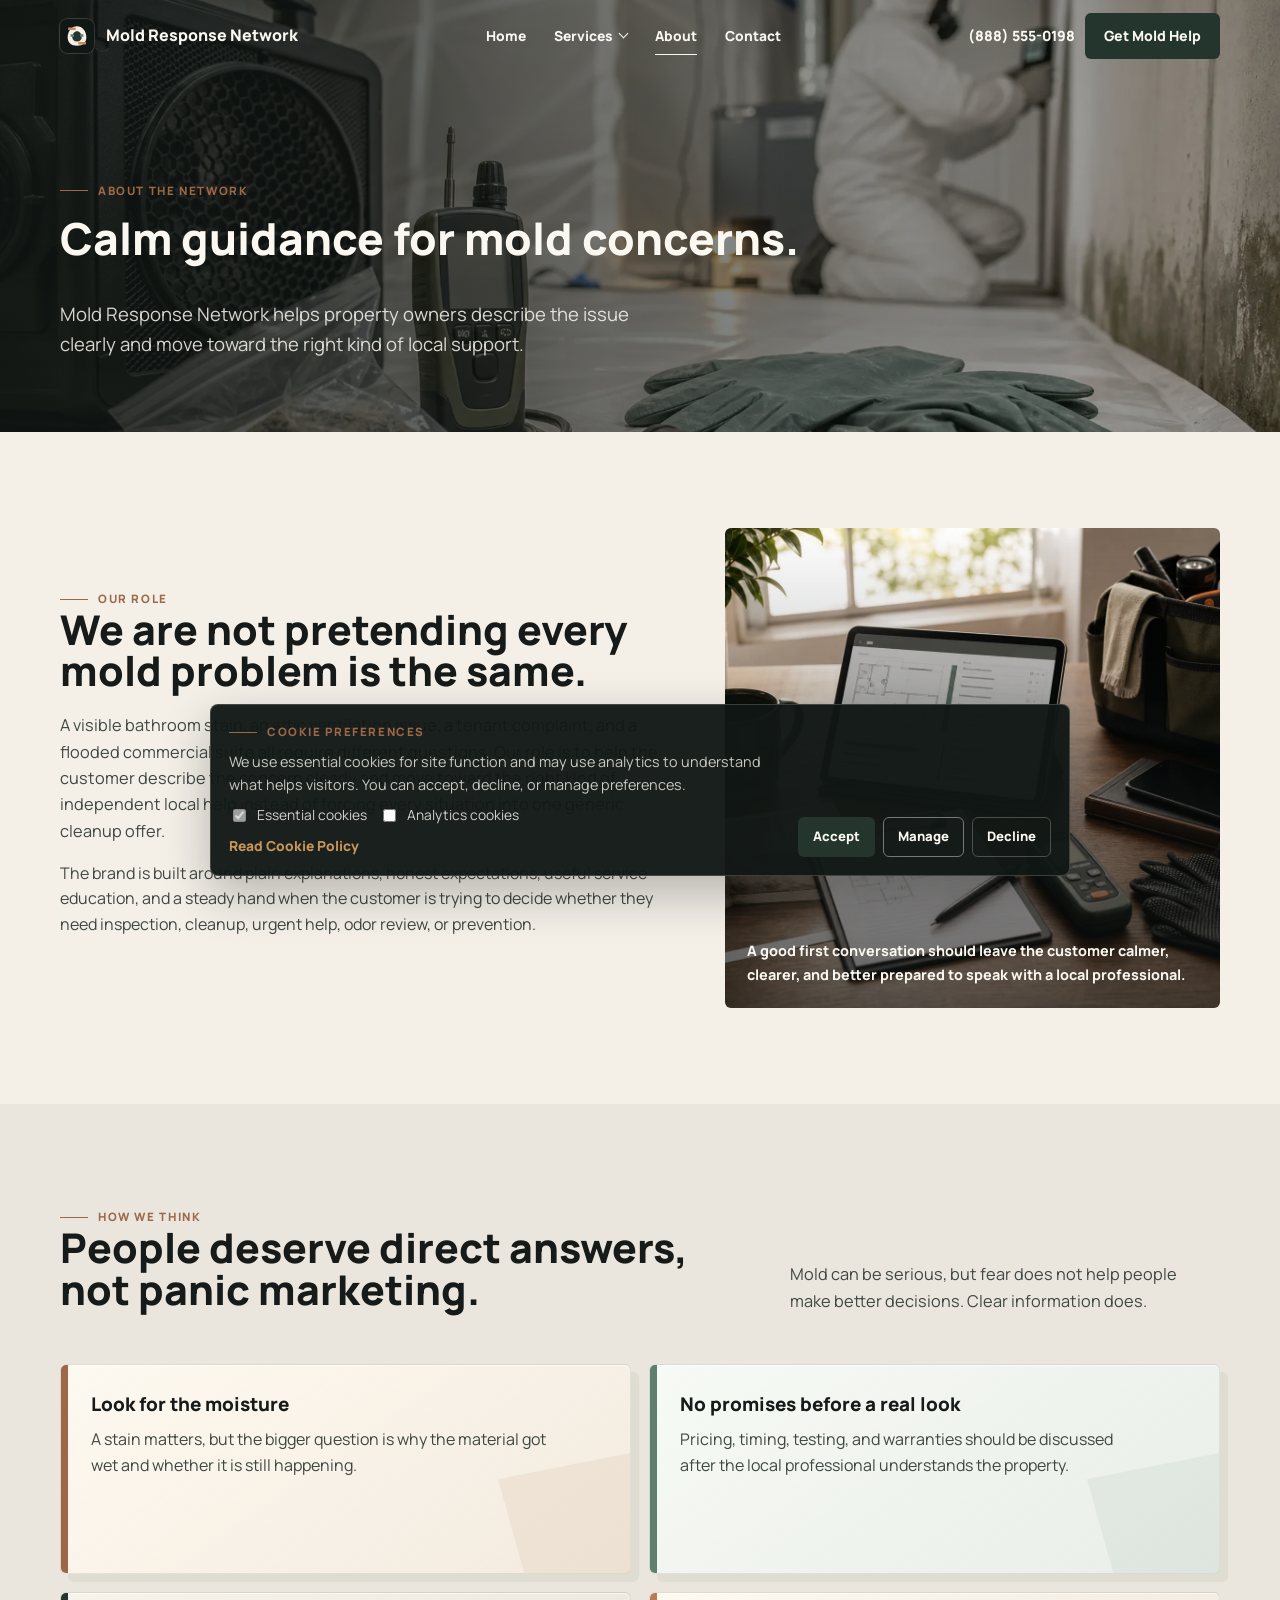
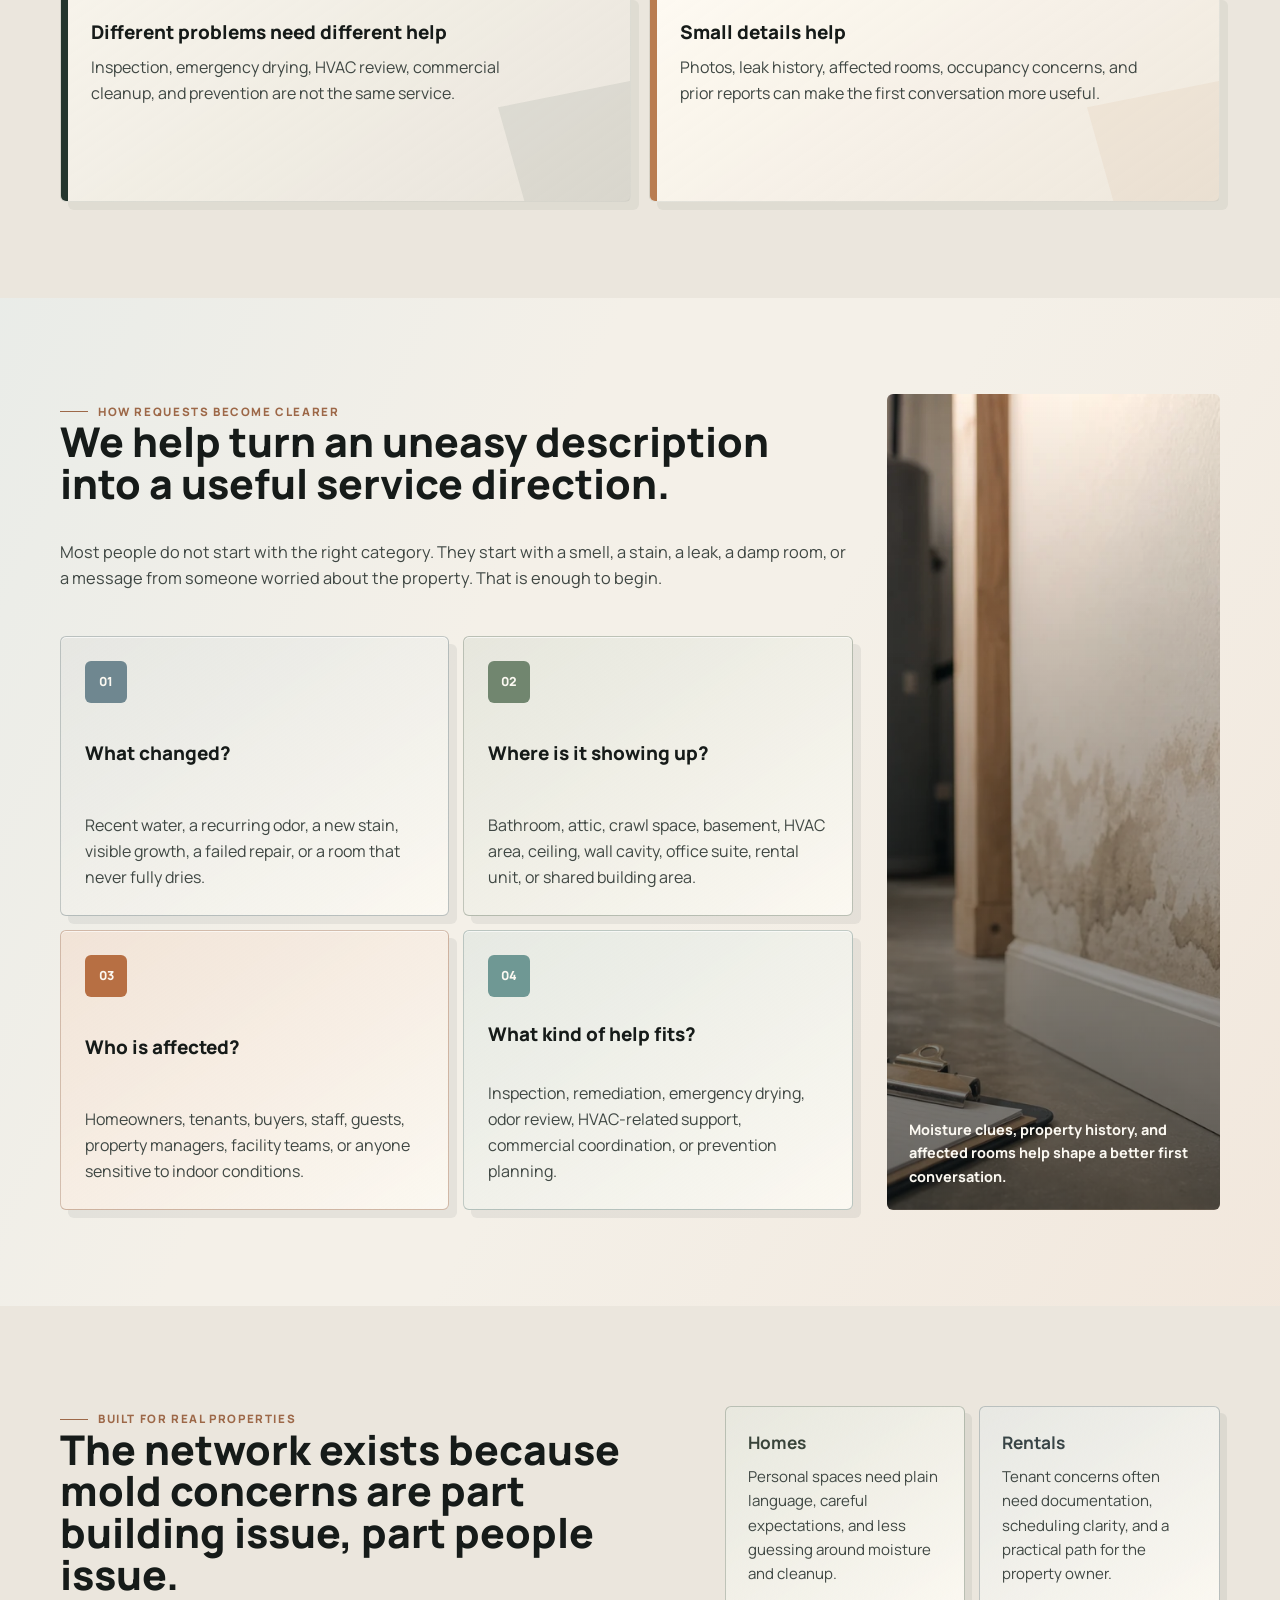
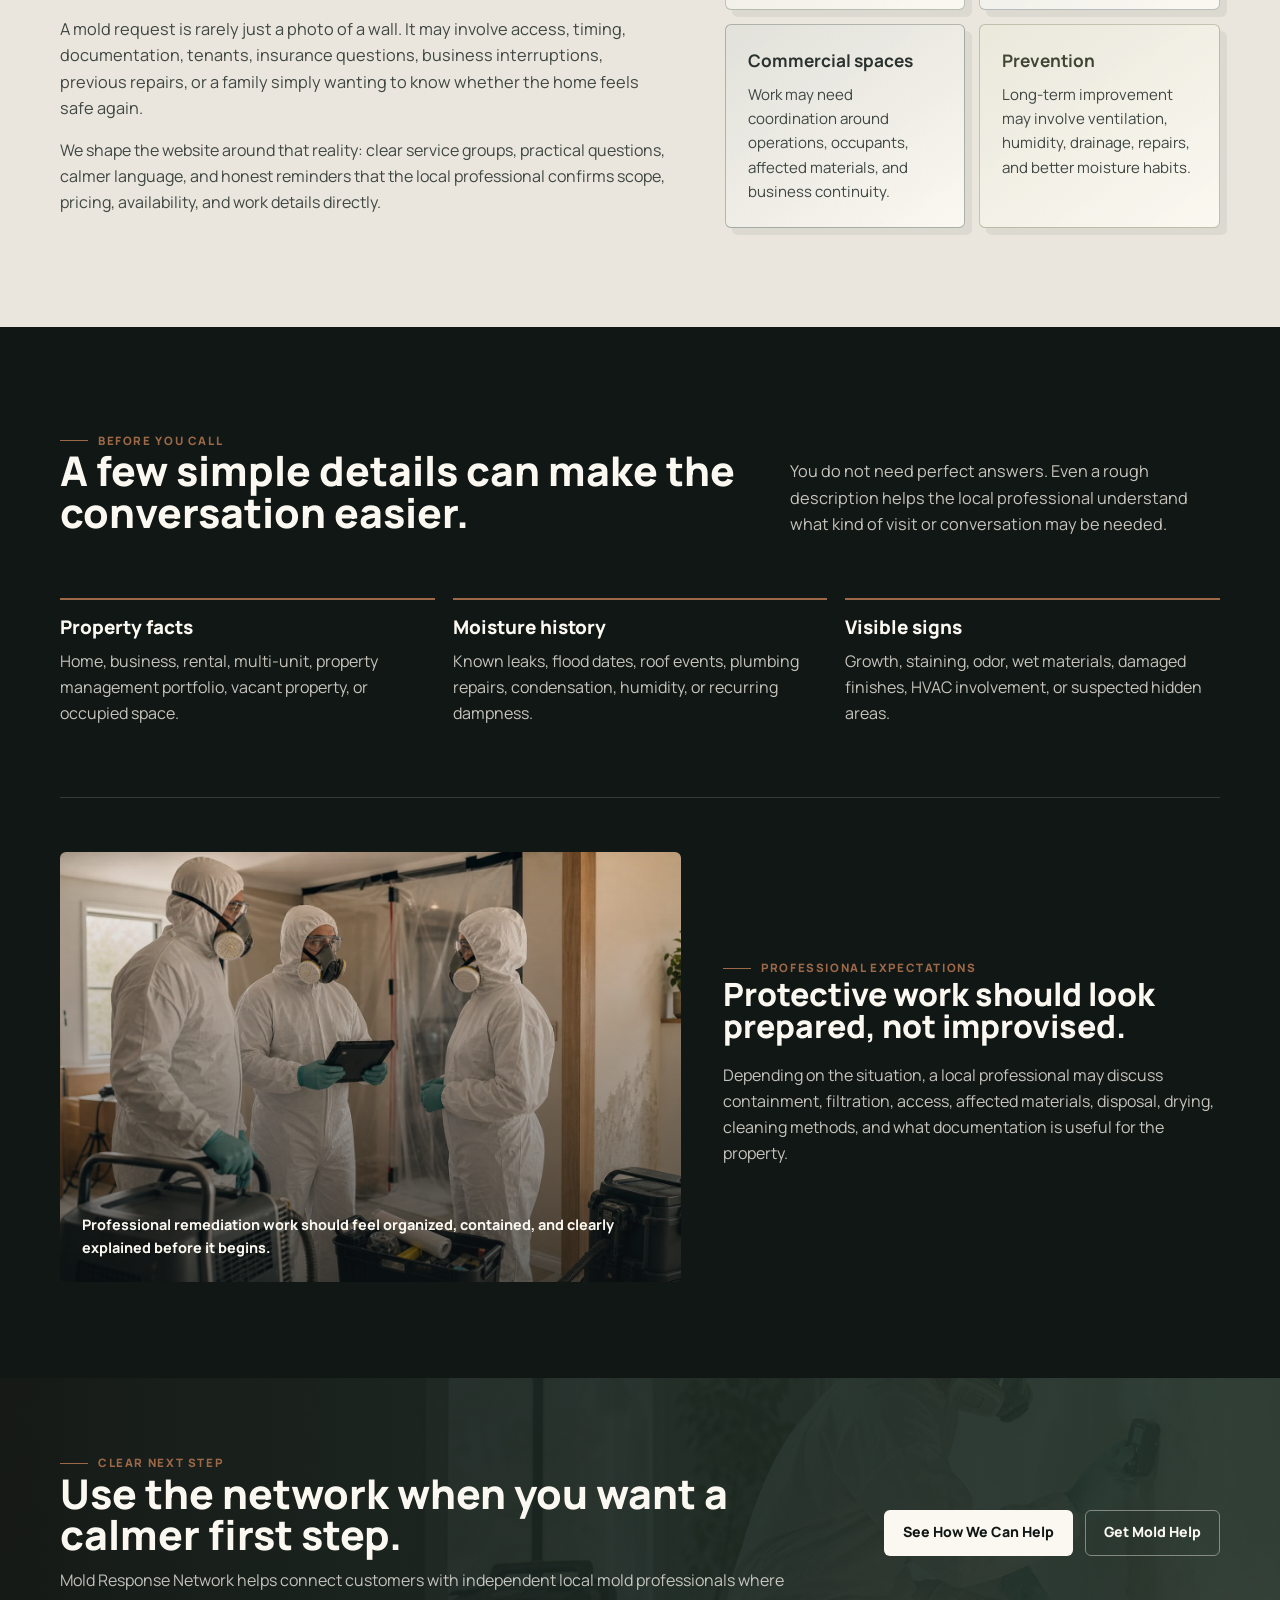
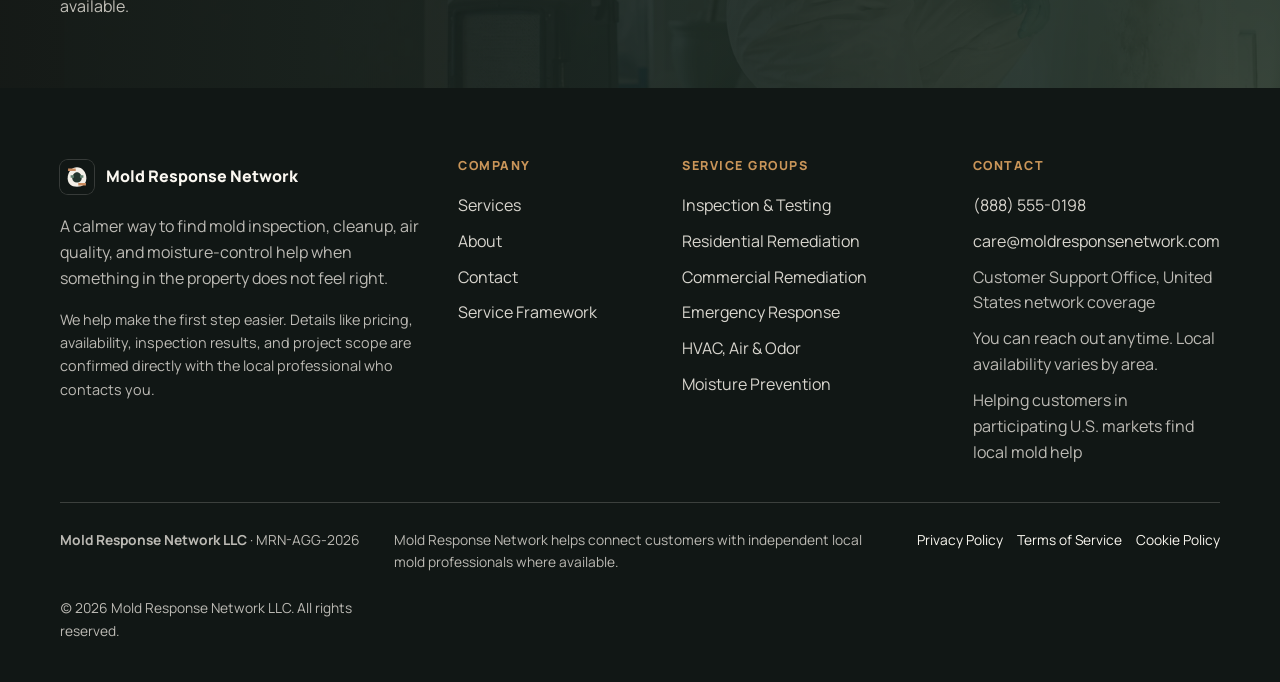
==== commit 26b46884: "+" ====
--- a/about.html
+++ b/about.html
@@ -82,6 +82,85 @@
         </div>
       </section>
 
+      <section class="section request-map-section">
+        <div class="container request-map-layout">
+          <div>
+            <div class="section-lead request-map-lead" data-reveal>
+              <div>
+                <span class="eyebrow">How requests become clearer</span>
+                <h2>We help turn an uneasy description into a useful service direction.</h2>
+              </div>
+              <p class="section-copy">
+                Most people do not start with the right category. They start with a smell, a stain, a leak, a damp room, or a message
+                from someone worried about the property. That is enough to begin.
+              </p>
+            </div>
+            <div class="request-map" data-reveal>
+              <article>
+                <span>01</span>
+                <h3>What changed?</h3>
+                <p>Recent water, a recurring odor, a new stain, visible growth, a failed repair, or a room that never fully dries.</p>
+              </article>
+              <article>
+                <span>02</span>
+                <h3>Where is it showing up?</h3>
+                <p>Bathroom, attic, crawl space, basement, HVAC area, ceiling, wall cavity, office suite, rental unit, or shared building area.</p>
+              </article>
+              <article>
+                <span>03</span>
+                <h3>Who is affected?</h3>
+                <p>Homeowners, tenants, buyers, staff, guests, property managers, facility teams, or anyone sensitive to indoor conditions.</p>
+              </article>
+              <article>
+                <span>04</span>
+                <h3>What kind of help fits?</h3>
+                <p>Inspection, remediation, emergency drying, odor review, HVAC-related support, commercial coordination, or prevention planning.</p>
+              </article>
+            </div>
+          </div>
+          <div
+            class="visual-panel request-map-visual"
+            data-reveal
+            data-caption="Moisture clues, property history, and affected rooms help shape a better first conversation."
+          ></div>
+        </div>
+      </section>
+
+      <section class="section mist network-section">
+        <div class="container split">
+          <div data-reveal>
+            <span class="eyebrow">Built for real properties</span>
+            <h2>The network exists because mold concerns are part building issue, part people issue.</h2>
+            <p class="section-copy">
+              A mold request is rarely just a photo of a wall. It may involve access, timing, documentation, tenants, insurance questions,
+              business interruptions, previous repairs, or a family simply wanting to know whether the home feels safe again.
+            </p>
+            <p>
+              We shape the website around that reality: clear service groups, practical questions, calmer language, and honest reminders
+              that the local professional confirms scope, pricing, availability, and work details directly.
+            </p>
+          </div>
+          <div class="network-grid" data-reveal>
+            <article>
+              <strong>Homes</strong>
+              <p>Personal spaces need plain language, careful expectations, and less guessing around moisture and cleanup.</p>
+            </article>
+            <article>
+              <strong>Rentals</strong>
+              <p>Tenant concerns often need documentation, scheduling clarity, and a practical path for the property owner.</p>
+            </article>
+            <article>
+              <strong>Commercial spaces</strong>
+              <p>Work may need coordination around operations, occupants, affected materials, and business continuity.</p>
+            </article>
+            <article>
+              <strong>Prevention</strong>
+              <p>Long-term improvement may involve ventilation, humidity, drainage, repairs, and better moisture habits.</p>
+            </article>
+          </div>
+        </div>
+      </section>
+
       <section class="section dark">
         <div class="container">
           <div class="section-lead" data-reveal>
@@ -108,6 +187,20 @@
               <p>Growth, staining, odor, wet materials, damaged finishes, HVAC involvement, or suspected hidden areas.</p>
             </article>
           </div>
+          <div class="team-visual-band" data-reveal>
+            <div
+              class="visual-panel team-suits-visual"
+              data-caption="Professional remediation work should feel organized, contained, and clearly explained before it begins."
+            ></div>
+            <div>
+              <span class="eyebrow">Professional expectations</span>
+              <h2>Protective work should look prepared, not improvised.</h2>
+              <p>
+                Depending on the situation, a local professional may discuss containment, filtration, access, affected materials,
+                disposal, drying, cleaning methods, and what documentation is useful for the property.
+              </p>
+            </div>
+          </div>
         </div>
       </section>
 
--- a/css/base.css
+++ b/css/base.css
@@ -11,6 +11,17 @@
   --forest: #24352d;
   --copper: #9d6848;
   --amber: #c99559;
+  --water: #6f8790;
+  --water-soft: #dce7e8;
+  --sage-accent: #71866f;
+  --sage-soft: #dfe8db;
+  --rust: #b76f43;
+  --rust-soft: #edd8c8;
+  --air: #6f9894;
+  --air-soft: #d9e8e5;
+  --olive: #85885a;
+  --olive-soft: #e5e4cf;
+  --graphite: #4a5754;
   --charcoal: #111715;
   --line: rgba(22, 27, 25, 0.13);
   --line-light: rgba(251, 248, 241, 0.18);
--- a/css/bundle.css
+++ b/css/bundle.css
@@ -145,6 +145,8 @@
 
 .quality-section {
   background:
+    linear-gradient(120deg, rgba(111, 152, 148, 0.12), transparent 36%),
+    linear-gradient(300deg, rgba(133, 136, 90, 0.12), transparent 42%),
     linear-gradient(180deg, rgba(244, 240, 232, 0), rgba(232, 225, 213, 0.54));
 }
 
@@ -196,6 +198,9 @@
 }
 
 .quality-list .feature-card {
+  --quality-accent: var(--water);
+  --quality-soft: var(--water-soft);
+  --card-accent: var(--quality-accent);
   display: grid;
   grid-template-columns: 44px 1fr;
   align-items: start;
@@ -206,11 +211,25 @@
     7px 7px 0 rgba(36, 53, 45, 0.08),
     inset 0 1px 0 rgba(255, 255, 255, 0.56);
   transition: transform 180ms ease, border-color 180ms ease, box-shadow 180ms ease;
+  border-color: color-mix(in srgb, var(--quality-accent) 20%, var(--line));
+  background:
+    linear-gradient(140deg, color-mix(in srgb, var(--quality-soft) 50%, transparent), transparent 70%),
+    var(--surface);
+}
+
+.quality-list .feature-card:nth-child(2) {
+  --quality-accent: var(--rust);
+  --quality-soft: var(--rust-soft);
+}
+
+.quality-list .feature-card:nth-child(3) {
+  --quality-accent: var(--sage-accent);
+  --quality-soft: var(--sage-soft);
 }
 
 .quality-list .feature-card:hover {
   transform: translate(-2px, -2px);
-  border-color: rgba(157, 104, 72, 0.34);
+  border-color: color-mix(in srgb, var(--quality-accent) 44%, rgba(157, 104, 72, 0.34));
   box-shadow:
     10px 10px 0 rgba(36, 53, 45, 0.12),
     inset 0 1px 0 rgba(255, 255, 255, 0.64);
@@ -253,7 +272,7 @@
   place-items: center;
   width: 38px;
   height: 38px;
-  background: var(--forest);
+  background: var(--card-accent, var(--forest));
   color: var(--surface);
   border-radius: var(--radius);
   font-size: 0.78rem;
@@ -316,7 +335,7 @@
   width: 10px;
   height: 10px;
   border-radius: 1px;
-  border: 2px solid var(--copper);
+  border: 2px solid var(--list-accent, var(--copper));
 }
 
 .dark .dense-list li {
@@ -341,7 +360,8 @@
   inset: 0;
   z-index: -2;
   background:
-    linear-gradient(90deg, rgba(17, 23, 21, 0.96), rgba(17, 23, 21, 0.88)),
+    linear-gradient(90deg, rgba(17, 23, 21, 0.96), rgba(17, 23, 21, 0.85)),
+    linear-gradient(135deg, rgba(183, 111, 67, 0.2), rgba(111, 152, 148, 0.12), transparent 54%),
     url("../img/services/mold-remediation-equipment.webp");
   background-size: cover;
   background-position: center;
@@ -376,15 +396,16 @@
 }
 
 .dark .process-step {
+  --step-accent: var(--amber);
   min-height: 300px;
   position: relative;
   overflow: hidden;
   display: grid;
   align-content: space-between;
   background:
-    linear-gradient(160deg, rgba(251, 248, 241, 0.09), rgba(251, 248, 241, 0.018) 58%),
+    linear-gradient(160deg, color-mix(in srgb, var(--step-accent) 15%, transparent), rgba(251, 248, 241, 0.018) 58%),
     rgba(17, 23, 21, 0.78);
-  border-color: rgba(251, 248, 241, 0.16);
+  border-color: color-mix(in srgb, var(--step-accent) 28%, rgba(251, 248, 241, 0.16));
   box-shadow:
     10px 10px 0 rgba(0, 0, 0, 0.28),
     inset 0 1px 0 rgba(255, 255, 255, 0.08);
@@ -395,11 +416,11 @@
 .dark .process-step::before {
   content: "";
   position: absolute;
-  right: -24px;
-  bottom: -28px;
-  width: 190px;
-  height: 190px;
-  opacity: 0.11;
+  right: 18px;
+  bottom: 16px;
+  width: 134px;
+  height: 134px;
+  opacity: 0.095;
   background: var(--surface);
   mask: var(--process-print) center / contain no-repeat;
   -webkit-mask: var(--process-print) center / contain no-repeat;
@@ -434,32 +455,36 @@
 }
 
 .dark .process-step:nth-child(1) {
+  --step-accent: var(--water);
   --process-print: url("data:image/svg+xml,%3Csvg viewBox='0 0 120 120' xmlns='http://www.w3.org/2000/svg'%3E%3Cg fill='none' stroke='black' stroke-width='6' stroke-linecap='square' stroke-linejoin='miter'%3E%3Cpath d='M26 28h68v48H26z'/%3E%3Cpath d='M42 91h36'/%3E%3Cpath d='M43 45h34M43 59h22'/%3E%3C/g%3E%3C/svg%3E");
 }
 
 .dark .process-step:nth-child(2) {
+  --step-accent: var(--air);
   --process-print: url("data:image/svg+xml,%3Csvg viewBox='0 0 120 120' xmlns='http://www.w3.org/2000/svg'%3E%3Cg fill='none' stroke='black' stroke-width='6' stroke-linecap='square' stroke-linejoin='miter'%3E%3Cpath d='M24 60h58'/%3E%3Cpath d='m68 38 22 22-22 22'/%3E%3Cpath d='M28 30h28M28 90h28'/%3E%3C/g%3E%3C/svg%3E");
 }
 
 .dark .process-step:nth-child(3) {
+  --step-accent: var(--sage-accent);
   --process-print: url("data:image/svg+xml,%3Csvg viewBox='0 0 120 120' xmlns='http://www.w3.org/2000/svg'%3E%3Cg fill='none' stroke='black' stroke-width='6' stroke-linecap='square' stroke-linejoin='miter'%3E%3Cpath d='M60 18 96 34v27c0 22-14 40-36 47-22-7-36-25-36-47V34z'/%3E%3Cpath d='m46 62 10 10 22-25'/%3E%3C/g%3E%3C/svg%3E");
 }
 
 .dark .process-step:nth-child(4) {
+  --step-accent: var(--rust);
   --process-print: url("data:image/svg+xml,%3Csvg viewBox='0 0 120 120' xmlns='http://www.w3.org/2000/svg'%3E%3Cg fill='none' stroke='black' stroke-width='6' stroke-linecap='square' stroke-linejoin='miter'%3E%3Cpath d='M30 28h60v64H30z'/%3E%3Cpath d='M44 48h32M44 63h32M44 78h18'/%3E%3Cpath d='m70 80 8 8 16-20'/%3E%3C/g%3E%3C/svg%3E");
 }
 
 .dark .process-step:hover {
   transform: translate(-2px, -2px);
-  border-color: rgba(201, 149, 89, 0.44);
-  background:
-    linear-gradient(160deg, rgba(201, 149, 89, 0.16), rgba(255, 255, 255, 0.028) 58%),
+  border-color: color-mix(in srgb, var(--step-accent) 54%, rgba(201, 149, 89, 0.44));
+  background:
+    linear-gradient(160deg, color-mix(in srgb, var(--step-accent) 24%, transparent), rgba(255, 255, 255, 0.028) 58%),
     rgba(17, 23, 21, 0.82);
 }
 
 .dark .process-step:hover::before {
-  opacity: 0.17;
-  transform: translate(-8px, -8px) scale(1.04);
+  opacity: 0.15;
+  transform: translate(-5px, -5px) scale(1.03);
 }
 
 .dark .process-step .index {
@@ -488,6 +513,9 @@
 .testimonials-section {
   position: relative;
   overflow: hidden;
+  background:
+    linear-gradient(120deg, rgba(220, 231, 232, 0.5), transparent 34%),
+    linear-gradient(300deg, rgba(237, 216, 200, 0.42), transparent 48%);
 }
 
 .testimonials-section::before {
@@ -585,6 +613,8 @@
 }
 
 .testimonial-card {
+  --quote-accent: var(--copper);
+  --quote-soft: var(--rust-soft);
   min-height: 320px;
   display: grid;
   align-content: space-between;
@@ -592,7 +622,9 @@
   padding: 26px;
   border: 1px solid var(--line);
   border-radius: var(--radius);
-  background: var(--surface);
+  background:
+    linear-gradient(145deg, color-mix(in srgb, var(--quote-soft) 44%, transparent), transparent 68%),
+    var(--surface);
   box-shadow:
     8px 8px 0 rgba(36, 53, 45, 0.08),
     inset 0 1px 0 rgba(255, 255, 255, 0.6);
@@ -608,7 +640,7 @@
   width: 160px;
   height: 160px;
   opacity: 0.06;
-  background: var(--forest);
+  background: var(--quote-accent);
   mask: url("data:image/svg+xml,%3Csvg viewBox='0 0 120 120' xmlns='http://www.w3.org/2000/svg'%3E%3Cg fill='none' stroke='black' stroke-width='6' stroke-linecap='square' stroke-linejoin='miter'%3E%3Cpath d='M28 24h64v54H50L28 96V24Z'/%3E%3Cpath d='M44 44h30M44 58h42'/%3E%3C/g%3E%3C/svg%3E") center / contain no-repeat;
   -webkit-mask: url("data:image/svg+xml,%3Csvg viewBox='0 0 120 120' xmlns='http://www.w3.org/2000/svg'%3E%3Cg fill='none' stroke='black' stroke-width='6' stroke-linecap='square' stroke-linejoin='miter'%3E%3Cpath d='M28 24h64v54H50L28 96V24Z'/%3E%3Cpath d='M44 44h30M44 58h42'/%3E%3C/g%3E%3C/svg%3E") center / contain no-repeat;
 }
@@ -626,14 +658,14 @@
 }
 
 .quote-mark {
-  color: var(--copper);
+  color: var(--quote-accent);
   font-size: 3.4rem;
   font-weight: 900;
   line-height: 0.78;
 }
 
 .testimonial-type {
-  color: var(--copper);
+  color: var(--quote-accent);
   font-size: 0.72rem;
   font-weight: 900;
   letter-spacing: 0.13em;
@@ -652,6 +684,21 @@
   padding-top: 18px;
 }
 
+.testimonial-card:nth-child(3n + 1) {
+  --quote-accent: var(--water);
+  --quote-soft: var(--water-soft);
+}
+
+.testimonial-card:nth-child(3n + 2) {
+  --quote-accent: var(--sage-accent);
+  --quote-soft: var(--sage-soft);
+}
+
+.testimonial-card:nth-child(3n + 3) {
+  --quote-accent: var(--rust);
+  --quote-soft: var(--rust-soft);
+}
+
 .testimonial-card footer strong {
   color: var(--ink);
 }
@@ -662,14 +709,17 @@
 }
 
 .faq-item {
+  --faq-accent: var(--copper);
   overflow: hidden;
   transition: border-color 180ms ease, background 180ms ease, box-shadow 180ms ease;
 }
 
 .faq-item:hover,
 .faq-item.is-open {
-  border-color: rgba(157, 104, 72, 0.32);
-  background: var(--surface);
+  border-color: color-mix(in srgb, var(--faq-accent) 42%, rgba(157, 104, 72, 0.32));
+  background:
+    linear-gradient(90deg, color-mix(in srgb, var(--faq-accent) 9%, transparent), transparent 58%),
+    var(--surface);
   box-shadow: 6px 6px 0 rgba(36, 53, 45, 0.06);
 }
 
@@ -689,8 +739,24 @@
 .faq-item button::after {
   content: "+";
   font-size: 1.4rem;
-  color: var(--copper);
+  color: var(--faq-accent);
   transition: transform 220ms ease;
+}
+
+.faq-item:nth-child(4n + 1) {
+  --faq-accent: var(--water);
+}
+
+.faq-item:nth-child(4n + 2) {
+  --faq-accent: var(--sage-accent);
+}
+
+.faq-item:nth-child(4n + 3) {
+  --faq-accent: var(--rust);
+}
+
+.faq-item:nth-child(4n + 4) {
+  --faq-accent: var(--olive);
 }
 
 .faq-item.is-open button::after {
@@ -715,7 +781,8 @@
 
 .cta-band {
   background:
-    linear-gradient(90deg, rgba(17, 23, 21, 0.94), rgba(36, 53, 45, 0.92)),
+    linear-gradient(90deg, rgba(17, 23, 21, 0.94), rgba(36, 53, 45, 0.9)),
+    linear-gradient(125deg, rgba(183, 111, 67, 0.32), rgba(111, 152, 148, 0.16), transparent 62%),
     url("../img/common/mold-remediation-hero.webp");
   background-size: cover;
   background-position: center;
--- a/css/pages/about.css
+++ b/css/pages/about.css
@@ -1,6 +1,14 @@
 .about-page .hero {
   --hero-image: url("../../img/services/mold-remediation-equipment.webp");
   min-height: 48vh;
+}
+
+.about-page .hero::before {
+  background:
+    linear-gradient(90deg, rgba(17, 23, 21, 0.86), rgba(17, 23, 21, 0.58) 48%, rgba(17, 23, 21, 0.25)),
+    url("../../img/services/mold-remediation-equipment.webp");
+  background-size: cover;
+  background-position: center;
 }
 
 .about-page .hero-content {
@@ -118,6 +126,138 @@
   max-width: 460px;
 }
 
+.request-map-section {
+  background:
+    linear-gradient(115deg, rgba(220, 231, 232, 0.44), transparent 36%),
+    linear-gradient(300deg, rgba(237, 216, 200, 0.36), transparent 46%),
+    var(--paper);
+}
+
+.request-map-layout {
+  display: grid;
+  grid-template-columns: minmax(0, 1fr) minmax(330px, 0.42fr);
+  gap: 34px;
+  align-items: stretch;
+}
+
+.request-map-lead {
+  grid-template-columns: 1fr;
+  gap: 14px;
+  margin-bottom: 28px;
+}
+
+.request-map-visual {
+  min-height: 100%;
+  background:
+    linear-gradient(180deg, rgba(16, 21, 21, 0), rgba(16, 21, 21, 0.62)),
+    url("../../img/about/moisture-assessment.webp");
+  background-size: cover;
+  background-position: center;
+}
+
+.request-map {
+  display: grid;
+  grid-template-columns: repeat(2, 1fr);
+  gap: 14px;
+}
+
+.request-map article {
+  --map-accent: var(--water);
+  min-height: 280px;
+  display: grid;
+  align-content: space-between;
+  gap: 26px;
+  padding: 24px;
+  border: 1px solid color-mix(in srgb, var(--map-accent) 26%, var(--line));
+  border-radius: var(--radius);
+  background:
+    linear-gradient(145deg, color-mix(in srgb, var(--map-accent) 15%, transparent), rgba(251, 248, 241, 0.7)),
+    var(--surface);
+  box-shadow:
+    8px 8px 0 rgba(36, 53, 45, 0.07),
+    inset 0 1px 0 rgba(255, 255, 255, 0.62);
+}
+
+.request-map article:nth-child(2) {
+  --map-accent: var(--sage-accent);
+}
+
+.request-map article:nth-child(3) {
+  --map-accent: var(--rust);
+}
+
+.request-map article:nth-child(4) {
+  --map-accent: var(--air);
+}
+
+.request-map span {
+  width: 42px;
+  height: 42px;
+  display: inline-grid;
+  place-items: center;
+  border-radius: var(--radius);
+  background: var(--map-accent);
+  color: var(--surface);
+  font-weight: 900;
+  font-size: 0.78rem;
+}
+
+.request-map h3 {
+  margin-bottom: 8px;
+}
+
+.request-map p {
+  margin-bottom: 0;
+}
+
+.network-section {
+  background:
+    linear-gradient(135deg, rgba(224, 232, 220, 0.78), rgba(232, 225, 213, 0.8)),
+    var(--paper-warm);
+}
+
+.network-grid {
+  display: grid;
+  grid-template-columns: repeat(2, 1fr);
+  gap: 14px;
+}
+
+.network-grid article {
+  --network-accent: var(--sage-accent);
+  min-height: 178px;
+  padding: 22px;
+  border: 1px solid color-mix(in srgb, var(--network-accent) 28%, var(--line));
+  border-radius: var(--radius);
+  background:
+    linear-gradient(145deg, color-mix(in srgb, var(--network-accent) 14%, transparent), rgba(251, 248, 241, 0.72)),
+    var(--surface);
+  box-shadow: 7px 7px 0 rgba(36, 53, 45, 0.07);
+}
+
+.network-grid article:nth-child(2) {
+  --network-accent: var(--water);
+}
+
+.network-grid article:nth-child(3) {
+  --network-accent: var(--graphite);
+}
+
+.network-grid article:nth-child(4) {
+  --network-accent: var(--olive);
+}
+
+.network-grid strong {
+  display: block;
+  margin-bottom: 8px;
+  color: color-mix(in srgb, var(--network-accent) 38%, var(--ink));
+  font-size: 1.08rem;
+}
+
+.network-grid p {
+  margin-bottom: 0;
+  font-size: 0.94rem;
+}
+
 .standard-list {
   display: grid;
   grid-template-columns: repeat(3, 1fr);
@@ -129,9 +269,50 @@
   padding-top: 18px;
 }
 
+.team-visual-band {
+  display: grid;
+  grid-template-columns: minmax(360px, 0.9fr) minmax(0, 0.72fr);
+  gap: 42px;
+  align-items: center;
+  margin-top: 54px;
+  padding-top: 54px;
+  border-top: 1px solid rgba(251, 248, 241, 0.16);
+}
+
+.team-suits-visual {
+  min-height: 430px;
+  background:
+    linear-gradient(180deg, rgba(16, 21, 21, 0), rgba(16, 21, 21, 0.62)),
+    url("../../img/about/protective-team.webp");
+  background-size: cover;
+  background-position: center;
+}
+
+.team-visual-band h2 {
+  color: var(--surface);
+  font-size: clamp(1.65rem, 2.5vw, 2.55rem);
+}
+
+.team-visual-band p {
+  color: rgba(255, 250, 242, 0.76);
+}
+
 @media (max-width: 900px) {
   .principle-grid,
+  .request-map-layout,
+  .request-map,
+  .network-grid,
+  .team-visual-band,
   .standard-list {
     grid-template-columns: 1fr;
   }
-}
+
+  .request-map article {
+    min-height: 0;
+    gap: 14px;
+  }
+
+  .team-suits-visual {
+    min-height: 320px;
+  }
+}
